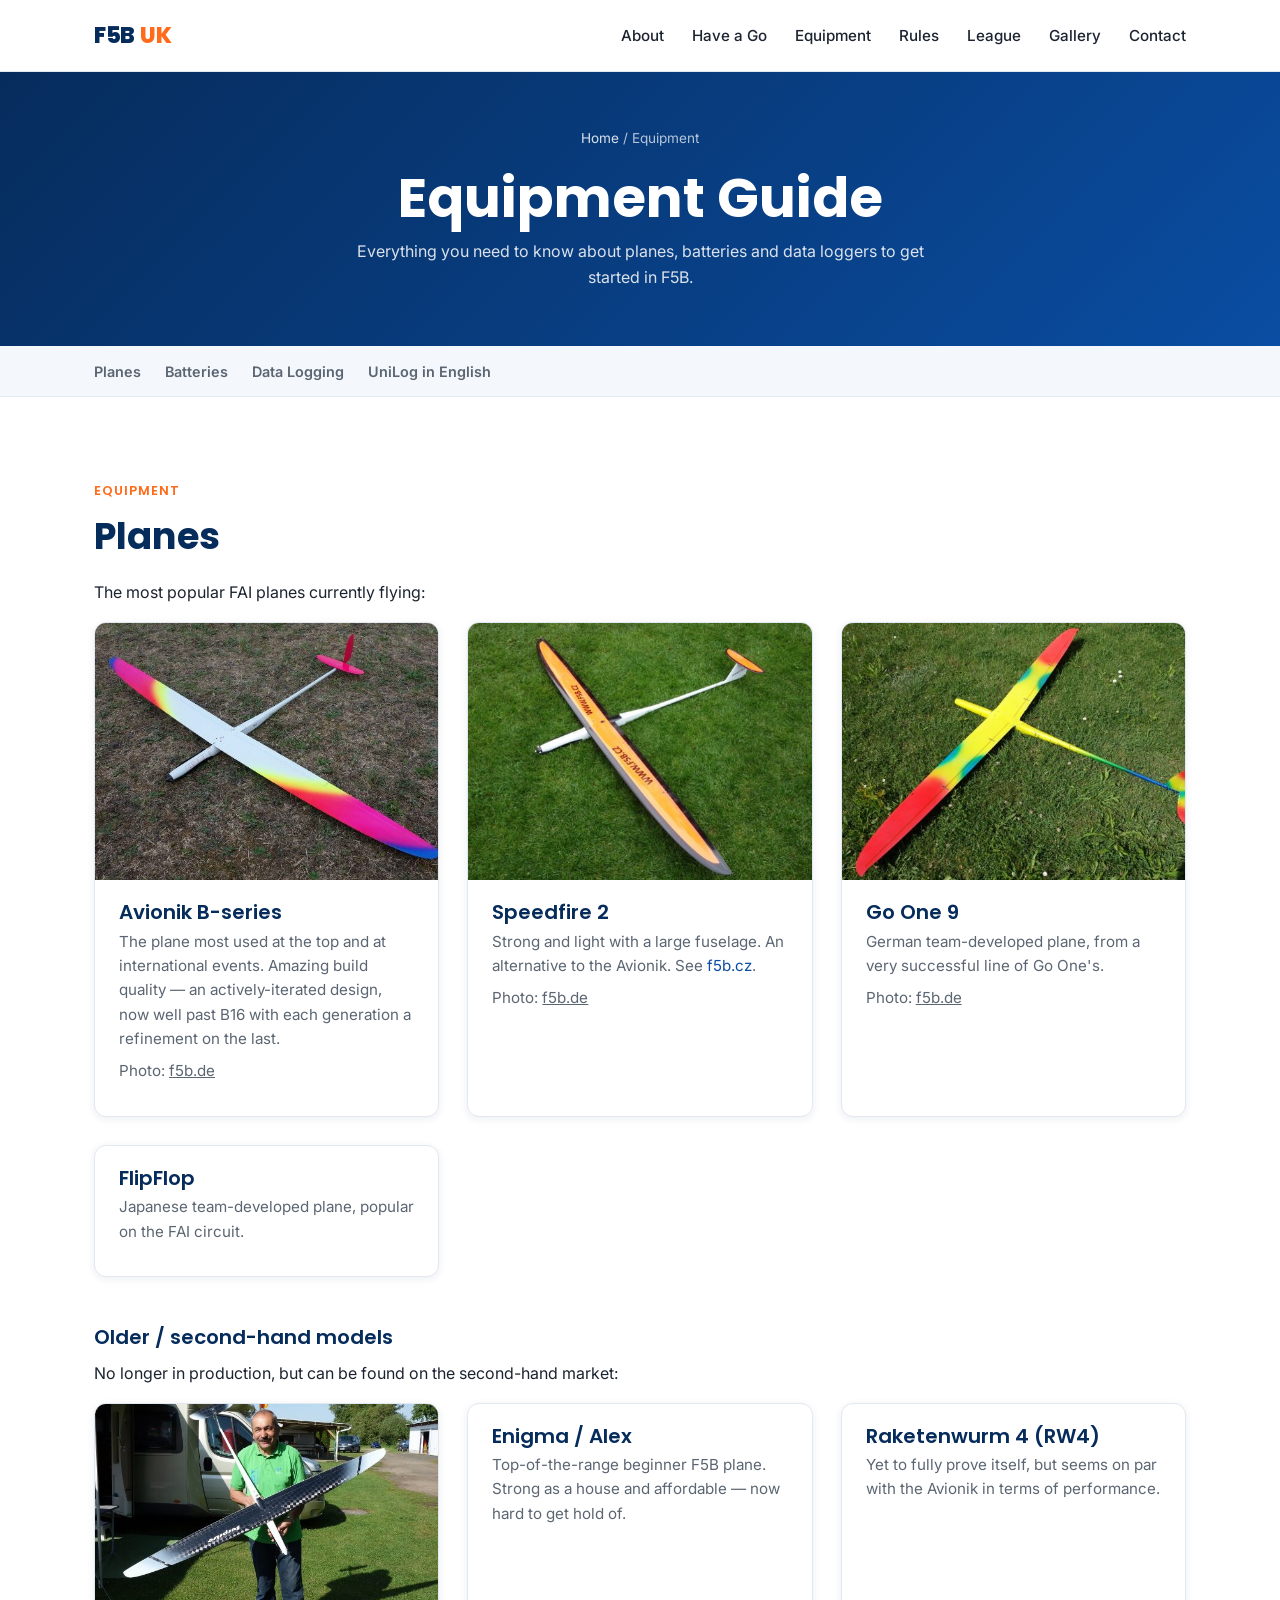
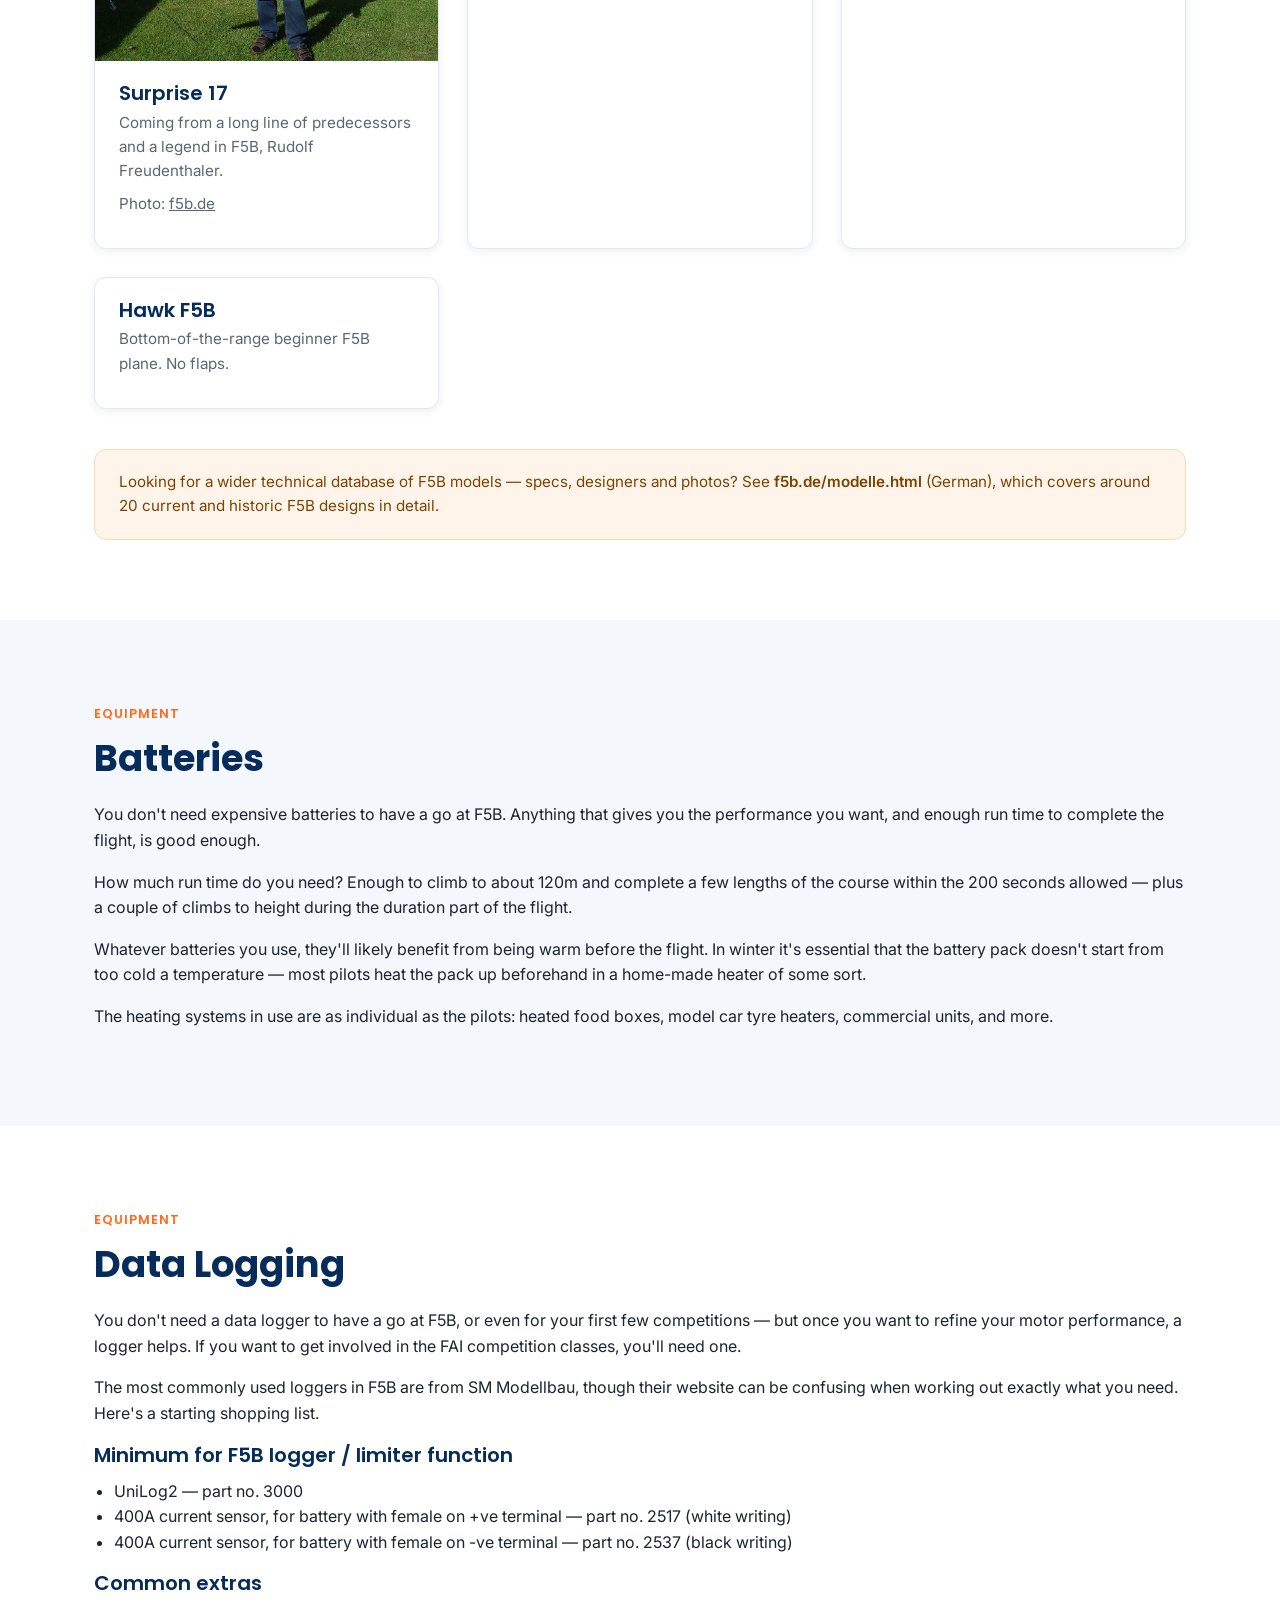
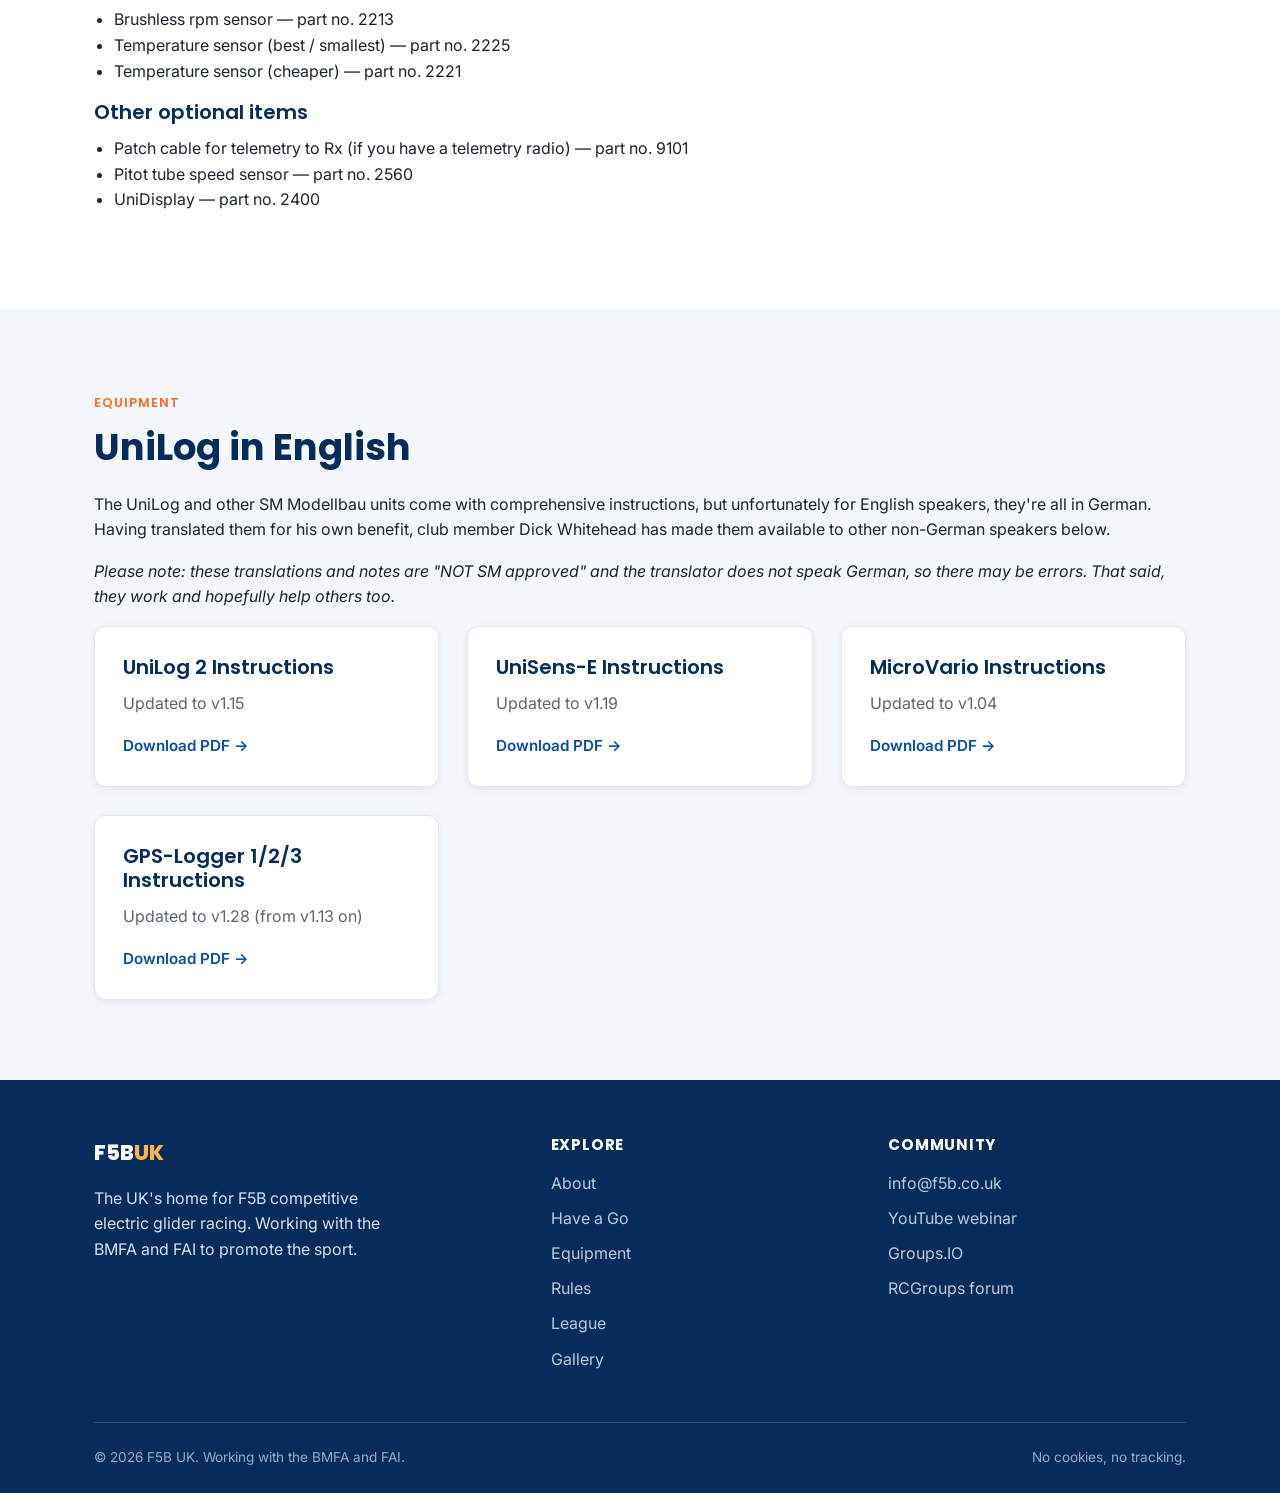
==== equipment.html @ 8a719f34 "Rebuild f5b.co.uk as a modern static site Replaces the old Weebly site with a hand-maintainable stat" ====
<!DOCTYPE html>
<html lang="en-GB">
<head>
  <meta charset="UTF-8">
  <meta name="viewport" content="width=device-width, initial-scale=1.0">
  <title>Equipment Guide | F5B UK</title>
  <meta name="description" content="Getting-started guide to F5B equipment: planes, batteries, data loggers and UniLog setup, for pilots new to competitive electric glider racing in the UK.">
  <link rel="canonical" href="https://f5b.co.uk/equipment.html">

  <meta property="og:type" content="website">
  <meta property="og:title" content="Equipment Guide | F5B UK">
  <meta property="og:description" content="Planes, batteries, data loggers and UniLog setup for F5B — the UK's competitive electric glider racing class.">
  <meta property="og:url" content="https://f5b.co.uk/equipment.html">
  <meta property="og:image" content="https://f5b.co.uk/images/hero-warboys.jpg">
  <meta name="twitter:card" content="summary_large_image">

  <link rel="icon" href="data:image/svg+xml,<svg xmlns=%22http://www.w3.org/2000/svg%22 viewBox=%220 0 100 100%22><text y=%22.9em%22 font-size=%2290%22>✈️</text></svg>">

  <link rel="preconnect" href="https://fonts.googleapis.com">
  <link rel="preconnect" href="https://fonts.gstatic.com" crossorigin>
  <link href="https://fonts.googleapis.com/css2?family=Inter:wght@400;500;600&family=Poppins:wght@600;700;800&display=swap" rel="stylesheet">
  <link rel="stylesheet" href="styles.css">
</head>
<body>
  <a class="skip-link" href="#main">Skip to content</a>

  <header class="site-header">
    <div class="container">
      <a class="logo" href="index.html">F5B<span>UK</span></a>
      <nav class="nav" aria-label="Primary">
        <ul class="nav-links">
          <li><a href="index.html#about">About</a></li>
          <li><a href="index.html#have-a-go">Have a Go</a></li>
          <li><a href="equipment.html">Equipment</a></li>
          <li><a href="rules.html">Rules</a></li>
          <li><a href="league.html">League</a></li>
          <li><a href="index.html#gallery">Gallery</a></li>
          <li><a href="index.html#contact">Contact</a></li>
        </ul>
        <button type="button" class="nav-toggle" aria-label="Toggle menu" aria-expanded="false">
          <span></span><span></span><span></span>
        </button>
      </nav>
    </div>
  </header>

  <div class="page-header">
    <div class="container">
      <div class="breadcrumb"><a href="index.html">Home</a> / Equipment</div>
      <h1>Equipment Guide</h1>
      <p>Everything you need to know about planes, batteries and data loggers to get started in F5B.</p>
    </div>
  </div>

  <nav class="subnav" aria-label="On this page">
    <div class="container">
      <a href="#planes">Planes</a>
      <a href="#batteries">Batteries</a>
      <a href="#data-logging">Data Logging</a>
      <a href="#unilog">UniLog in English</a>
    </div>
  </nav>

  <main id="main">

    <!-- Planes -->
    <section id="planes" class="section">
      <div class="container">
        <span class="eyebrow">Equipment</span>
        <h2>Planes</h2>
        <p>The most popular FAI planes currently flying:</p>
        <div class="card-grid mb-xl">
          <div class="plane-card">
            <img src="images/plane-avionik-b16.jpg" alt="Avionik F5B model glider" loading="lazy">
            <div class="plane-card-body">
              <h3>Avionik B-series</h3>
              <p>The plane most used at the top and at international events. Amazing build quality — an actively-iterated design, now well past B16 with each generation a refinement on the last.</p>
              <p class="photo-credit">Photo: <a href="https://f5b.de/modelle.html" target="_blank" rel="noopener">f5b.de</a></p>
            </div>
          </div>
          <div class="plane-card">
            <img src="images/plane-speedfire2.jpg" alt="Speedfire 2 F5B model glider" loading="lazy">
            <div class="plane-card-body">
              <h3>Speedfire 2</h3>
              <p>Strong and light with a large fuselage. An alternative to the Avionik. See <a href="http://www.f5b.cz" target="_blank" rel="noopener">f5b.cz</a>.</p>
              <p class="photo-credit">Photo: <a href="https://f5b.de/modelle.html" target="_blank" rel="noopener">f5b.de</a></p>
            </div>
          </div>
          <div class="plane-card">
            <img src="images/plane-goone9.jpg" alt="Go One 9 F5B model glider" loading="lazy">
            <div class="plane-card-body">
              <h3>Go One 9</h3>
              <p>German team-developed plane, from a very successful line of Go One's.</p>
              <p class="photo-credit">Photo: <a href="https://f5b.de/modelle.html" target="_blank" rel="noopener">f5b.de</a></p>
            </div>
          </div>
          <div class="plane-card">
            <div class="plane-card-body">
              <h3>FlipFlop</h3>
              <p>Japanese team-developed plane, popular on the FAI circuit.</p>
            </div>
          </div>
        </div>

        <h3>Older / second-hand models</h3>
        <p>No longer in production, but can be found on the second-hand market:</p>
        <div class="card-grid">
          <div class="plane-card">
            <img src="images/plane-surprise17.jpg" alt="Surprise 17 F5B model glider" loading="lazy">
            <div class="plane-card-body">
              <h3>Surprise 17</h3>
              <p>Coming from a long line of predecessors and a legend in F5B, Rudolf Freudenthaler.</p>
              <p class="photo-credit">Photo: <a href="https://f5b.de/modelle.html" target="_blank" rel="noopener">f5b.de</a></p>
            </div>
          </div>
          <div class="plane-card">
            <div class="plane-card-body">
              <h3>Enigma / Alex</h3>
              <p>Top-of-the-range beginner F5B plane. Strong as a house and affordable — now hard to get hold of.</p>
            </div>
          </div>
          <div class="plane-card">
            <div class="plane-card-body">
              <h3>Raketenwurm 4 (RW4)</h3>
              <p>Yet to fully prove itself, but seems on par with the Avionik in terms of performance.</p>
            </div>
          </div>
          <div class="plane-card">
            <div class="plane-card-body">
              <h3>Hawk F5B</h3>
              <p>Bottom-of-the-range beginner F5B plane. No flaps.</p>
            </div>
          </div>
        </div>

        <div class="notice mt-lg">
          Looking for a wider technical database of F5B models — specs, designers and photos? See <a href="https://f5b.de/modelle.html" target="_blank" rel="noopener">f5b.de/modelle.html</a> (German), which covers around 20 current and historic F5B designs in detail.
        </div>
      </div>
    </section>

    <!-- Batteries -->
    <section id="batteries" class="section section--alt">
      <div class="container">
        <span class="eyebrow">Equipment</span>
        <h2>Batteries</h2>
        <p>You don't need expensive batteries to have a go at F5B. Anything that gives you the performance you want, and enough run time to complete the flight, is good enough.</p>
        <p>How much run time do you need? Enough to climb to about 120m and complete a few lengths of the course within the 200 seconds allowed — plus a couple of climbs to height during the duration part of the flight.</p>
        <p>Whatever batteries you use, they'll likely benefit from being warm before the flight. In winter it's essential that the battery pack doesn't start from too cold a temperature — most pilots heat the pack up beforehand in a home-made heater of some sort.</p>
        <p>The heating systems in use are as individual as the pilots: heated food boxes, model car tyre heaters, commercial units, and more.</p>
      </div>
    </section>

    <!-- Data Logging -->
    <section id="data-logging" class="section">
      <div class="container">
        <span class="eyebrow">Equipment</span>
        <h2>Data Logging</h2>
        <p>You don't need a data logger to have a go at F5B, or even for your first few competitions — but once you want to refine your motor performance, a logger helps. If you want to get involved in the FAI competition classes, you'll need one.</p>
        <p>The most commonly used loggers in F5B are from SM Modellbau, though their website can be confusing when working out exactly what you need. Here's a starting shopping list.</p>

        <h3>Minimum for F5B logger / limiter function</h3>
        <ul>
          <li>UniLog2 — part no. 3000</li>
          <li>400A current sensor, for battery with female on +ve terminal — part no. 2517 (white writing)</li>
          <li>400A current sensor, for battery with female on -ve terminal — part no. 2537 (black writing)</li>
        </ul>

        <h3>Common extras</h3>
        <ul>
          <li>Brushless rpm sensor — part no. 2213</li>
          <li>Temperature sensor (best / smallest) — part no. 2225</li>
          <li>Temperature sensor (cheaper) — part no. 2221</li>
        </ul>

        <h3>Other optional items</h3>
        <ul>
          <li>Patch cable for telemetry to Rx (if you have a telemetry radio) — part no. 9101</li>
          <li>Pitot tube speed sensor — part no. 2560</li>
          <li>UniDisplay — part no. 2400</li>
        </ul>
      </div>
    </section>

    <!-- UniLog in English -->
    <section id="unilog" class="section section--alt">
      <div class="container">
        <span class="eyebrow">Equipment</span>
        <h2>UniLog in English</h2>
        <p>The UniLog and other SM Modellbau units come with comprehensive instructions, but unfortunately for English speakers, they're all in German. Having translated them for his own benefit, club member Dick Whitehead has made them available to other non-German speakers below.</p>
        <p><em>Please note: these translations and notes are "NOT SM approved" and the translator does not speak German, so there may be errors. That said, they work and hopefully help others too.</em></p>
        <div class="card-grid">
          <div class="card">
            <h3>UniLog 2 Instructions</h3>
            <p>Updated to v1.15</p>
            <a class="card-link" href="docs/unilog2-instructions.pdf" target="_blank">Download PDF →</a>
          </div>
          <div class="card">
            <h3>UniSens-E Instructions</h3>
            <p>Updated to v1.19</p>
            <a class="card-link" href="docs/unisens-e-instructions.pdf" target="_blank">Download PDF →</a>
          </div>
          <div class="card">
            <h3>MicroVario Instructions</h3>
            <p>Updated to v1.04</p>
            <a class="card-link" href="docs/microvario-instructions.pdf" target="_blank">Download PDF →</a>
          </div>
          <div class="card">
            <h3>GPS-Logger 1/2/3 Instructions</h3>
            <p>Updated to v1.28 (from v1.13 on)</p>
            <a class="card-link" href="docs/gps-logger-instructions.pdf" target="_blank">Download PDF →</a>
          </div>
        </div>
      </div>
    </section>

  </main>

  <footer class="site-footer">
    <div class="container">
      <div class="footer-grid">
        <div>
          <div class="footer-logo">F5B<span>UK</span></div>
          <p class="footer-blurb">The UK's home for F5B competitive electric glider racing. Working with the BMFA and FAI to promote the sport.</p>
        </div>
        <div>
          <h4>Explore</h4>
          <ul>
            <li><a href="index.html#about">About</a></li>
            <li><a href="index.html#have-a-go">Have a Go</a></li>
            <li><a href="equipment.html">Equipment</a></li>
            <li><a href="rules.html">Rules</a></li>
            <li><a href="league.html">League</a></li>
            <li><a href="index.html#gallery">Gallery</a></li>
          </ul>
        </div>
        <div>
          <h4>Community</h4>
          <ul>
            <li><a href="mailto:info@f5b.co.uk">info@f5b.co.uk</a></li>
            <li><a href="https://www.youtube.com/watch?v=KZSx01k2rZg" target="_blank" rel="noopener">YouTube webinar</a></li>
            <li><a href="https://f5b-uk.groups.io/g/main/topics" target="_blank" rel="noopener">Groups.IO</a></li>
            <li><a href="http://www.rcgroups.com/high-performance-9/" target="_blank" rel="noopener">RCGroups forum</a></li>
          </ul>
        </div>
      </div>
      <div class="footer-bottom">
        <span>&copy; <span id="year">2026</span> F5B UK. Working with the BMFA and FAI.</span>
        <span>No cookies, no tracking.</span>
      </div>
    </div>
  </footer>

  <script src="script.js"></script>
</body>
</html>
---- styles.css ----
/* ==========================================================================
   F5B UK — Design System
   ========================================================================== */

:root {
  /* Colour palette — aviation blue + electric-speed amber accent */
  --color-primary: #0a4da2;
  --color-primary-dark: #062c5c;
  --color-primary-light: #3d7bd9;
  --color-accent: #ff6b1a;
  --color-accent-light: #ffb347;

  --color-bg: #ffffff;
  --color-bg-alt: #f4f7fb;
  --color-text: #1b2430;
  --color-text-muted: #5b6672;
  --color-border: #e2e8f0;
  --color-white: #ffffff;

  /* Type */
  --font-heading: "Poppins", "Segoe UI", system-ui, sans-serif;
  --font-body: "Inter", "Segoe UI", system-ui, sans-serif;

  /* Layout */
  --container-width: 1140px;
  --radius: 12px;
  --shadow-sm: 0 2px 8px rgba(6, 44, 92, 0.08);
  --shadow-md: 0 8px 24px rgba(6, 44, 92, 0.12);
  --header-height: 72px;
}

/* ---- Reset ---- */
*,
*::before,
*::after {
  box-sizing: border-box;
}

html {
  scroll-behavior: smooth;
  scroll-padding-top: var(--header-height);
}

body {
  margin: 0;
  font-family: var(--font-body);
  color: var(--color-text);
  background: var(--color-bg);
  line-height: 1.6;
  -webkit-font-smoothing: antialiased;
}

img {
  max-width: 100%;
  display: block;
}

a {
  color: var(--color-primary);
  text-decoration: none;
}

a:hover {
  text-decoration: underline;
}

h1,
h2,
h3,
h4 {
  font-family: var(--font-heading);
  line-height: 1.2;
  margin: 0 0 0.6em;
  color: var(--color-primary-dark);
}

h1 {
  font-size: clamp(2.2rem, 5vw, 3.4rem);
  font-weight: 700;
}

h2 {
  font-size: clamp(1.7rem, 3.5vw, 2.3rem);
  font-weight: 700;
}

h3 {
  font-size: 1.25rem;
  font-weight: 600;
}

p {
  margin: 0 0 1em;
}

ul {
  margin: 0 0 1em;
  padding-left: 1.25em;
}

.container {
  width: 100%;
  max-width: var(--container-width);
  margin: 0 auto;
  padding: 0 1.5rem;
}

.section {
  padding: 5rem 0;
}

.section--alt {
  background: var(--color-bg-alt);
}

.section-intro {
  max-width: 680px;
  margin: 0 auto 3rem;
  text-align: center;
}

.section-intro p {
  color: var(--color-text-muted);
  font-size: 1.1rem;
}

.eyebrow {
  display: inline-block;
  font-family: var(--font-heading);
  font-size: 0.8rem;
  font-weight: 600;
  letter-spacing: 0.08em;
  text-transform: uppercase;
  color: var(--color-accent);
  margin-bottom: 0.75rem;
}

/* ---- Buttons ---- */
.btn {
  display: inline-block;
  font-family: var(--font-heading);
  font-weight: 600;
  font-size: 1rem;
  padding: 0.85rem 1.75rem;
  border-radius: 999px;
  border: 2px solid transparent;
  cursor: pointer;
  transition: transform 0.15s ease, box-shadow 0.15s ease, background 0.15s ease;
  text-decoration: none;
}

.btn:hover {
  transform: translateY(-2px);
  text-decoration: none;
}

.btn--primary {
  background: var(--color-accent);
  color: var(--color-white);
  box-shadow: var(--shadow-sm);
}

.btn--primary:hover {
  background: var(--color-accent-light);
  box-shadow: var(--shadow-md);
}

.btn--outline {
  background: transparent;
  border-color: rgba(255, 255, 255, 0.7);
  color: var(--color-white);
}

.btn--outline:hover {
  background: rgba(255, 255, 255, 0.15);
}

.btn--secondary {
  background: var(--color-primary);
  color: var(--color-white);
}

.btn--secondary:hover {
  background: var(--color-primary-light);
}

.btn-row {
  display: flex;
  gap: 1rem;
  flex-wrap: wrap;
}

/* ---- Header / Nav ---- */
.site-header {
  position: sticky;
  top: 0;
  z-index: 100;
  height: var(--header-height);
  background: rgba(255, 255, 255, 0.95);
  backdrop-filter: blur(8px);
  border-bottom: 1px solid var(--color-border);
}

.site-header .container {
  height: 100%;
  display: flex;
  align-items: center;
  justify-content: space-between;
}

.logo {
  font-family: var(--font-heading);
  font-weight: 800;
  font-size: 1.4rem;
  color: var(--color-primary-dark);
  letter-spacing: -0.02em;
  text-decoration: none;
  display: flex;
  align-items: baseline;
  gap: 0.35rem;
}

.logo span {
  color: var(--color-accent);
}

.logo:hover {
  text-decoration: none;
}

.nav {
  display: flex;
  align-items: center;
  gap: 2rem;
}

.nav-links {
  display: flex;
  gap: 1.75rem;
  list-style: none;
  margin: 0;
  padding: 0;
}

.nav-links a {
  color: var(--color-text);
  font-weight: 500;
  font-size: 0.95rem;
}

.nav-links a:hover {
  color: var(--color-primary);
  text-decoration: none;
}

.nav-toggle {
  display: none;
  flex-direction: column;
  gap: 5px;
  background: none;
  border: none;
  cursor: pointer;
  padding: 0.5rem;
}

.nav-toggle span {
  width: 24px;
  height: 2px;
  background: var(--color-primary-dark);
  border-radius: 2px;
  transition: transform 0.2s ease, opacity 0.2s ease;
}

/* ---- Hero ---- */
.hero {
  position: relative;
  min-height: 88vh;
  display: flex;
  align-items: center;
  color: var(--color-white);
  background: radial-gradient(circle at 15% 20%, rgba(255, 107, 26, 0.35), transparent 45%),
    radial-gradient(circle at 85% 80%, rgba(61, 123, 217, 0.4), transparent 50%),
    linear-gradient(135deg, var(--color-primary-dark) 0%, var(--color-primary) 60%, #124a8f 100%);
  overflow: hidden;
}

.hero::after {
  content: "";
  position: absolute;
  inset: 0;
  background-image: repeating-linear-gradient(
    120deg,
    rgba(255, 255, 255, 0.04) 0px,
    rgba(255, 255, 255, 0.04) 2px,
    transparent 2px,
    transparent 60px
  );
  pointer-events: none;
}

.hero-content {
  position: relative;
  z-index: 1;
  max-width: 680px;
}

.hero-content .eyebrow {
  color: var(--color-accent-light);
}

.hero-content h1 {
  color: var(--color-white);
}

.hero-content p {
  font-size: 1.2rem;
  color: rgba(255, 255, 255, 0.88);
  max-width: 560px;
}

/* ---- Cards ---- */
.card-grid {
  display: grid;
  grid-template-columns: repeat(auto-fit, minmax(260px, 1fr));
  gap: 1.75rem;
}

.card {
  background: var(--color-white);
  border-radius: var(--radius);
  box-shadow: var(--shadow-sm);
  padding: 1.75rem;
  transition: transform 0.15s ease, box-shadow 0.15s ease;
  border: 1px solid var(--color-border);
}

.card:hover {
  transform: translateY(-4px);
  box-shadow: var(--shadow-md);
}

.card h3 {
  color: var(--color-primary-dark);
}

.card p {
  color: var(--color-text-muted);
  margin-bottom: 1rem;
}

.card-link {
  font-weight: 600;
  font-size: 0.95rem;
}

/* ---- Plane cards (with photo) ---- */
.plane-card {
  background: var(--color-white);
  border-radius: var(--radius);
  overflow: hidden;
  box-shadow: var(--shadow-sm);
  border: 1px solid var(--color-border);
  display: flex;
  flex-direction: column;
}

.plane-card img {
  width: 100%;
  aspect-ratio: 4 / 3;
  object-fit: cover;
}

.plane-card .plane-card-body {
  padding: 1.25rem 1.5rem 1.5rem;
}

.plane-card h3 {
  margin-bottom: 0.35rem;
}

.plane-card p {
  color: var(--color-text-muted);
  font-size: 0.95rem;
  margin-bottom: 0.5rem;
}

.photo-credit {
  font-size: 0.78rem;
  color: var(--color-text-muted);
}

.photo-credit a {
  color: var(--color-text-muted);
  text-decoration: underline;
}

/* ---- Two-column layout ---- */
.split {
  display: grid;
  grid-template-columns: 1fr 1fr;
  gap: 3rem;
  align-items: center;
}

.split img,
.split figure {
  border-radius: var(--radius);
  box-shadow: var(--shadow-md);
  margin: 0;
}

.split figure figcaption {
  font-size: 0.85rem;
  color: var(--color-text-muted);
  margin-top: 0.5rem;
}

/* ---- Partner logos ---- */
.partner-logos {
  display: flex;
  align-items: center;
  justify-content: center;
  gap: 3rem;
  flex-wrap: wrap;
  margin-top: 2.5rem;
}

.partner-logos img {
  max-height: 70px;
  width: auto;
  filter: grayscale(15%);
}

/* ---- Gallery ---- */
.gallery-grid {
  display: grid;
  grid-template-columns: repeat(auto-fit, minmax(220px, 1fr));
  gap: 1rem;
}

.gallery-grid a {
  display: block;
  border-radius: var(--radius);
  overflow: hidden;
  box-shadow: var(--shadow-sm);
}

.gallery-grid img {
  width: 100%;
  aspect-ratio: 4 / 3;
  object-fit: cover;
  transition: transform 0.25s ease;
}

.gallery-grid a:hover img {
  transform: scale(1.05);
}

/* ---- Placeholder / notice boxes ---- */
.notice {
  background: #fff4ea;
  border: 1px solid #ffd8ae;
  border-radius: var(--radius);
  padding: 1.25rem 1.5rem;
  color: #7a4300;
  font-size: 0.95rem;
}

.notice a {
  color: #7a4300;
  font-weight: 600;
}

/* ---- Tables (league placeholder) ---- */
.data-table {
  width: 100%;
  border-collapse: collapse;
  background: var(--color-white);
  box-shadow: var(--shadow-sm);
  border-radius: var(--radius);
  overflow: hidden;
}

.data-table caption {
  text-align: left;
  font-weight: 600;
  padding: 0.75rem 1rem;
  background: var(--color-bg-alt);
}

.data-table th,
.data-table td {
  padding: 0.75rem 1rem;
  border-bottom: 1px solid var(--color-border);
  text-align: left;
}

.data-table th {
  font-family: var(--font-heading);
  color: var(--color-primary-dark);
  font-size: 0.85rem;
  text-transform: uppercase;
  letter-spacing: 0.04em;
}

/* ---- Rules task cards ---- */
.task-grid {
  display: grid;
  grid-template-columns: repeat(auto-fit, minmax(240px, 1fr));
  gap: 1.75rem;
}

.task-card {
  background: var(--color-white);
  border-top: 4px solid var(--color-accent);
  border-radius: var(--radius);
  padding: 1.75rem;
  box-shadow: var(--shadow-sm);
}

.task-card .task-number {
  font-family: var(--font-heading);
  font-weight: 800;
  font-size: 0.85rem;
  color: var(--color-accent);
  letter-spacing: 0.06em;
  text-transform: uppercase;
}

/* ---- Sub-nav (for deep pages) ---- */
.subnav {
  background: var(--color-bg-alt);
  border-bottom: 1px solid var(--color-border);
  position: sticky;
  top: var(--header-height);
  z-index: 90;
}

.subnav .container {
  display: flex;
  gap: 1.5rem;
  overflow-x: auto;
  padding-top: 0.85rem;
  padding-bottom: 0.85rem;
}

.subnav a {
  white-space: nowrap;
  font-size: 0.9rem;
  font-weight: 600;
  color: var(--color-text-muted);
}

.subnav a:hover {
  color: var(--color-primary);
  text-decoration: none;
}

/* ---- Page header (deep pages) ---- */
.page-header {
  background: linear-gradient(135deg, var(--color-primary-dark), var(--color-primary));
  color: var(--color-white);
  padding: 3.5rem 0;
  text-align: center;
}

.page-header h1 {
  color: var(--color-white);
  margin-bottom: 0.5rem;
}

.page-header p {
  color: rgba(255, 255, 255, 0.85);
  max-width: 620px;
  margin: 0 auto;
}

.breadcrumb {
  font-size: 0.85rem;
  color: rgba(255, 255, 255, 0.7);
  margin-bottom: 1rem;
}

.breadcrumb a {
  color: rgba(255, 255, 255, 0.85);
}

/* ---- Footer ---- */
.site-footer {
  background: var(--color-primary-dark);
  color: rgba(255, 255, 255, 0.85);
  padding: 3.5rem 0 1.5rem;
}

.footer-grid {
  display: grid;
  grid-template-columns: 1.4fr 1fr 1fr;
  gap: 2.5rem;
  margin-bottom: 2.5rem;
}

.footer-grid h4 {
  color: var(--color-white);
  font-size: 0.95rem;
  text-transform: uppercase;
  letter-spacing: 0.05em;
  margin-bottom: 1rem;
}

.footer-grid ul {
  list-style: none;
  padding: 0;
  margin: 0;
}

.footer-grid li {
  margin-bottom: 0.6rem;
}

.footer-grid a {
  color: rgba(255, 255, 255, 0.75);
}

.footer-grid a:hover {
  color: var(--color-white);
}

.footer-logo {
  font-family: var(--font-heading);
  font-weight: 800;
  font-size: 1.3rem;
  color: var(--color-white);
}

.footer-logo span {
  color: var(--color-accent-light);
}

.footer-bottom {
  border-top: 1px solid rgba(255, 255, 255, 0.15);
  padding-top: 1.5rem;
  font-size: 0.85rem;
  color: rgba(255, 255, 255, 0.6);
  display: flex;
  justify-content: space-between;
  flex-wrap: wrap;
  gap: 0.5rem;
}

/* ---- Utilities ---- */
.mt-sm { margin-top: 1rem; }
.mt-md { margin-top: 1.5rem; }
.mt-lg { margin-top: 2.5rem; }
.mt-xl { margin-top: 3rem; }
.mb-lg { margin-bottom: 2.5rem; }
.mb-xl { margin-bottom: 3rem; }
.my-lg { margin: 2.5rem 0; }
.my-md { margin: 2rem 0; }
.center { justify-content: center; }
.footer-blurb { margin-top: 1rem; max-width: 320px; }
.figure-narrow { max-width: 500px; margin: 0 auto 3rem; }

/* ---- Skip link (a11y) ---- */
.skip-link {
  position: absolute;
  left: -9999px;
  top: 0;
  background: var(--color-white);
  color: var(--color-primary-dark);
  padding: 0.75rem 1.25rem;
  z-index: 200;
  border-radius: 0 0 8px 0;
}

.skip-link:focus {
  left: 0;
}

/* ==========================================================================
   Responsive
   ========================================================================== */

@media (max-width: 860px) {
  .footer-grid {
    grid-template-columns: 1fr 1fr;
  }
}

@media (max-width: 768px) {
  .nav-links {
    position: fixed;
    top: var(--header-height);
    left: 0;
    right: 0;
    background: var(--color-white);
    flex-direction: column;
    gap: 0;
    padding: 0.5rem 0;
    border-bottom: 1px solid var(--color-border);
    box-shadow: var(--shadow-md);
    transform: translateY(-130%);
    opacity: 0;
    transition: transform 0.2s ease, opacity 0.2s ease;
  }

  .nav-links.is-open {
    transform: translateY(0);
    opacity: 1;
  }

  .nav-links li {
    width: 100%;
  }

  .nav-links a {
    display: block;
    padding: 0.9rem 1.5rem;
  }

  .nav-toggle {
    display: flex;
  }

  .nav-toggle.is-open span:nth-child(1) {
    transform: translateY(7px) rotate(45deg);
  }

  .nav-toggle.is-open span:nth-child(2) {
    opacity: 0;
  }

  .nav-toggle.is-open span:nth-child(3) {
    transform: translateY(-7px) rotate(-45deg);
  }

  .split {
    grid-template-columns: 1fr;
  }

  .footer-grid {
    grid-template-columns: 1fr;
  }

  .footer-bottom {
    flex-direction: column;
  }
}

@media (max-width: 520px) {
  .section {
    padding: 3.5rem 0;
  }

  .hero {
    min-height: 100vh;
  }

  .btn-row {
    flex-direction: column;
  }

  .btn {
    text-align: center;
  }
}
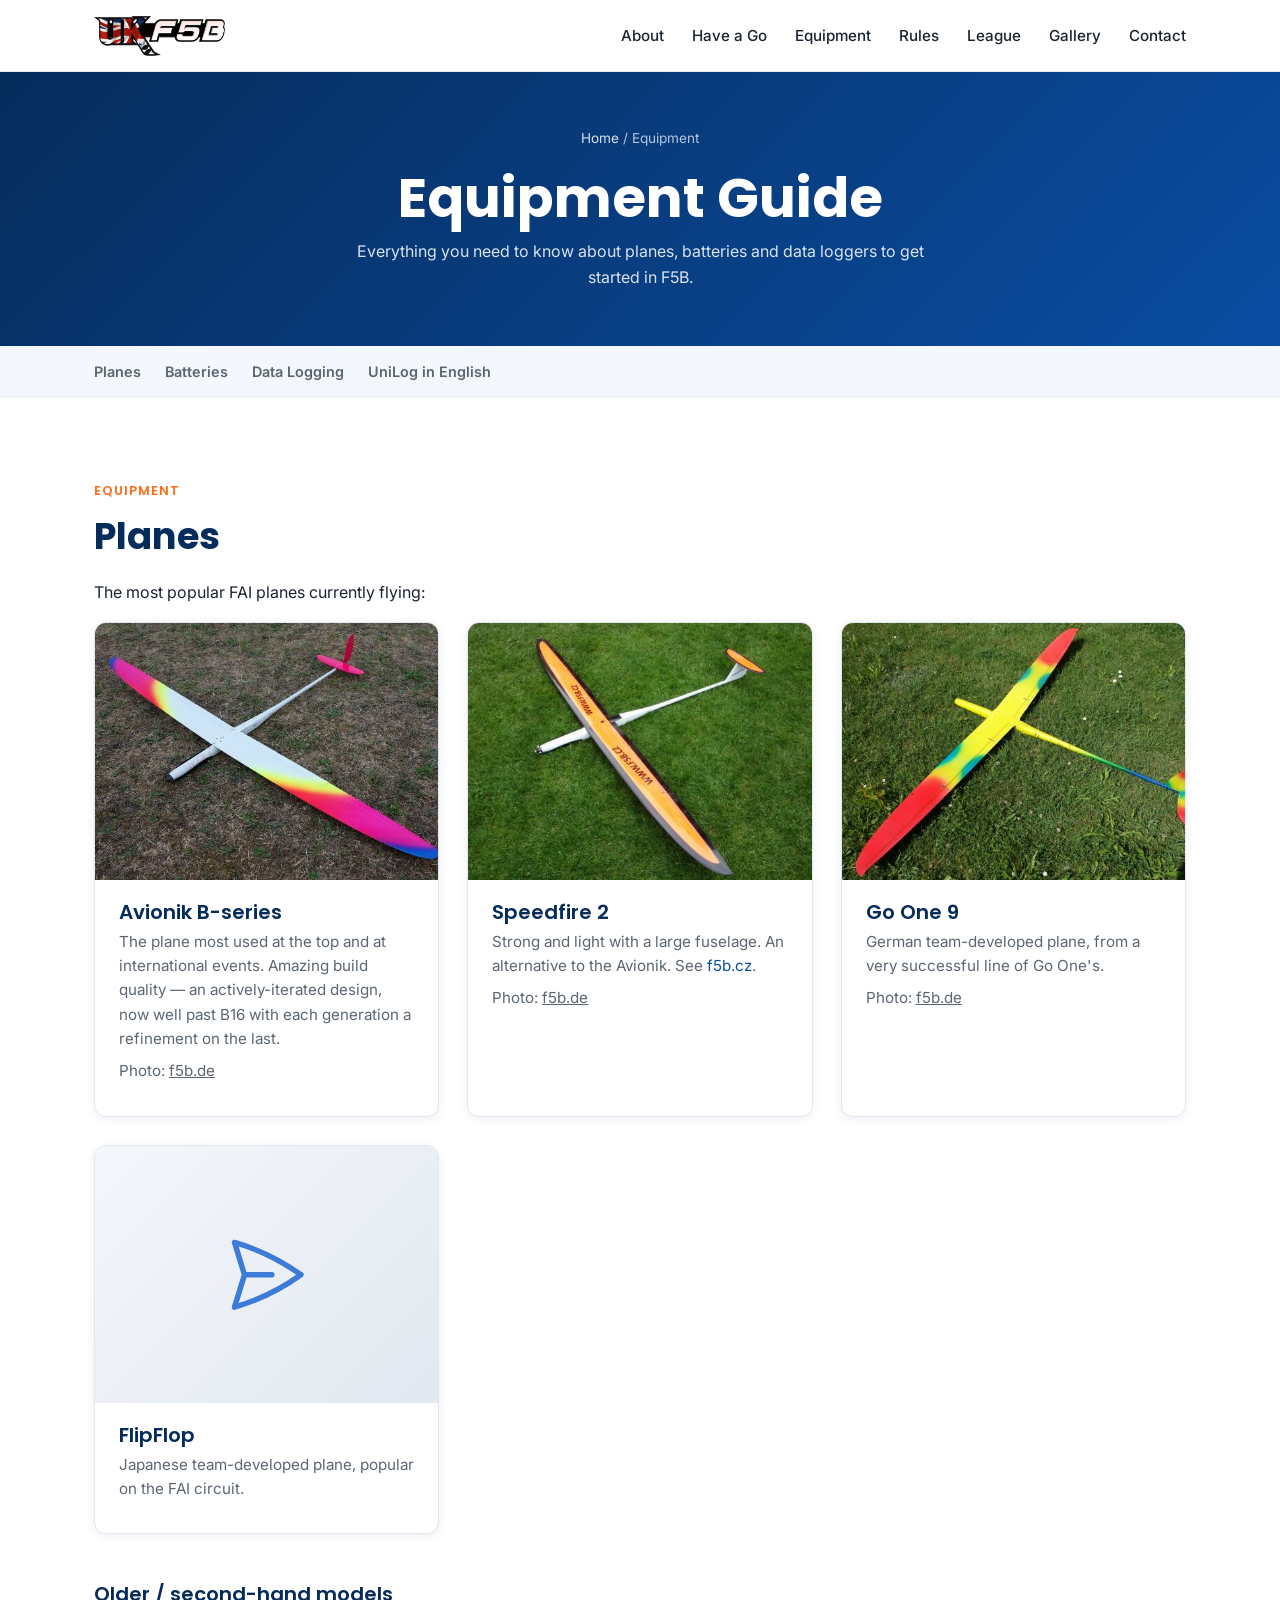
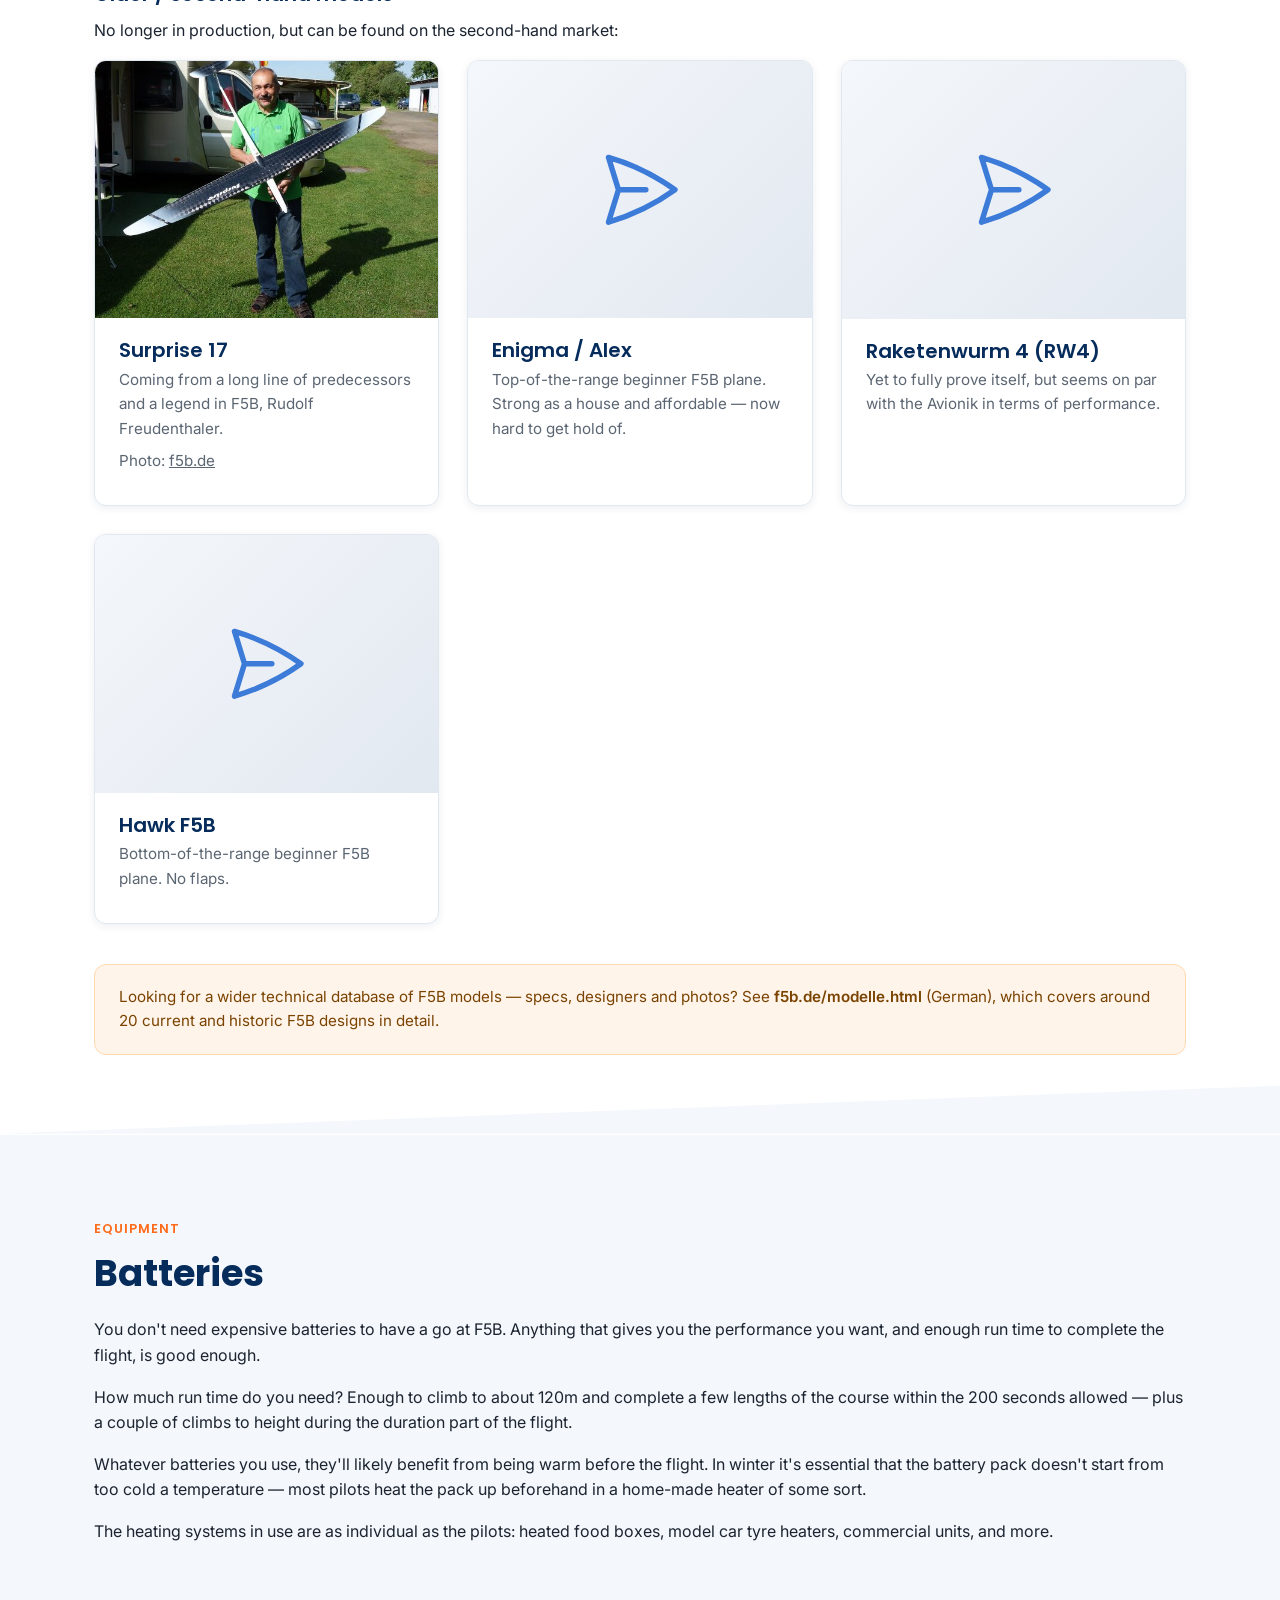
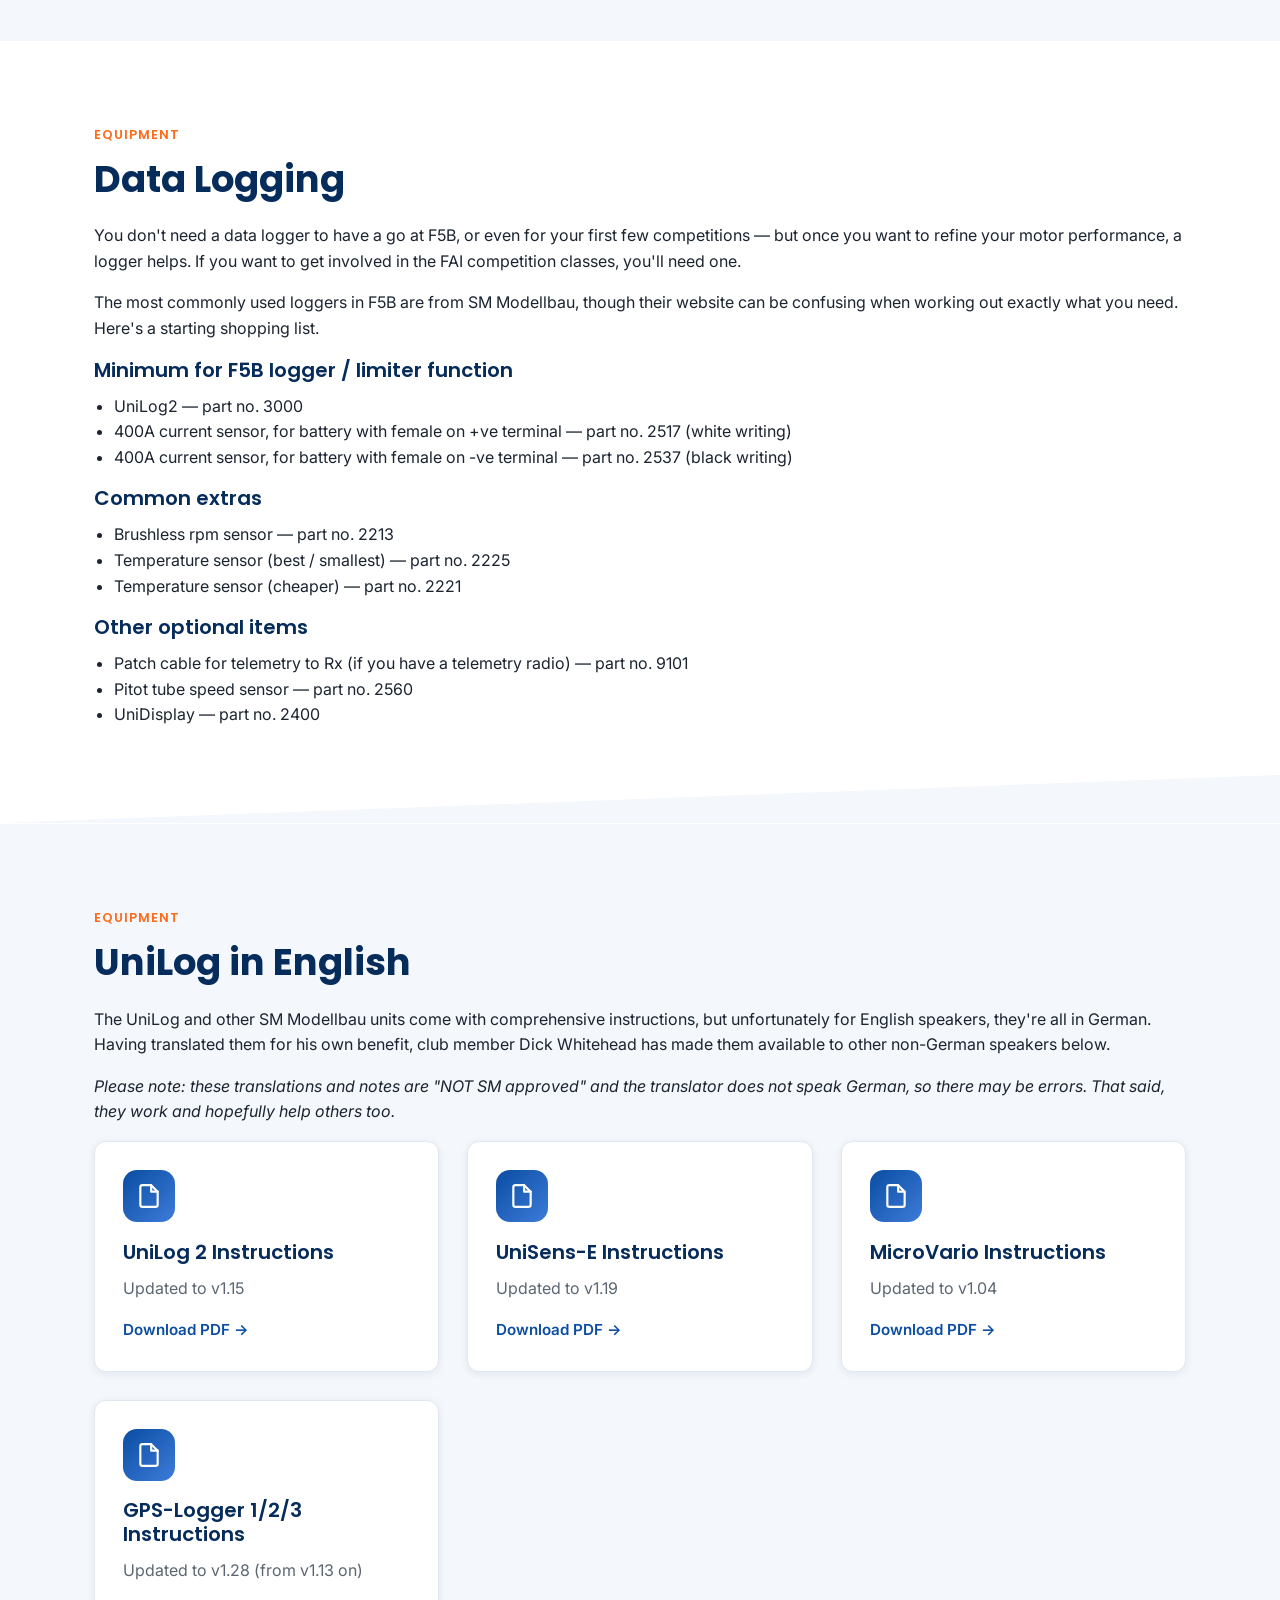
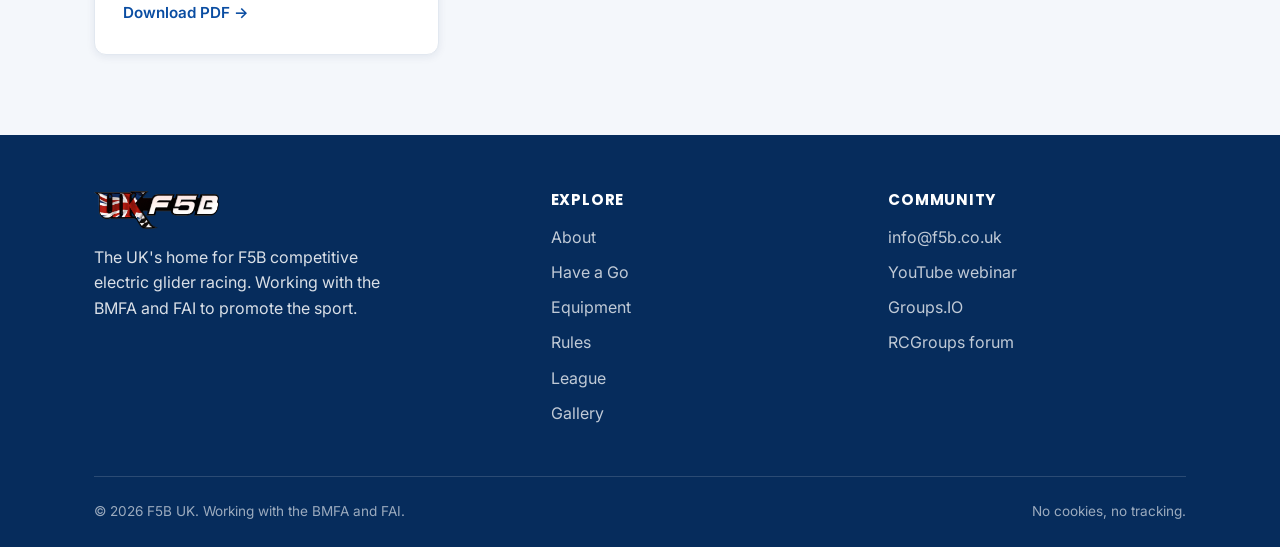
==== commit 5005c95f: "Jazz up the design: hero visual, scroll animations, real branding Adds a two-column hero with a glas" ====
--- a/equipment.html
+++ b/equipment.html
@@ -26,7 +26,7 @@
 
   <header class="site-header">
     <div class="container">
-      <a class="logo" href="index.html">F5B<span>UK</span></a>
+      <a class="logo" href="index.html"><img class="logo-img" src="images/f5b-uk-banner.png" alt="F5B UK"></a>
       <nav class="nav" aria-label="Primary">
         <ul class="nav-links">
           <li><a href="index.html#about">About</a></li>
@@ -70,7 +70,7 @@
         <h2>Planes</h2>
         <p>The most popular FAI planes currently flying:</p>
         <div class="card-grid mb-xl">
-          <div class="plane-card">
+          <div class="plane-card reveal">
             <img src="images/plane-avionik-b16.jpg" alt="Avionik F5B model glider" loading="lazy">
             <div class="plane-card-body">
               <h3>Avionik B-series</h3>
@@ -78,7 +78,7 @@
               <p class="photo-credit">Photo: <a href="https://f5b.de/modelle.html" target="_blank" rel="noopener">f5b.de</a></p>
             </div>
           </div>
-          <div class="plane-card">
+          <div class="plane-card reveal reveal-delay-1">
             <img src="images/plane-speedfire2.jpg" alt="Speedfire 2 F5B model glider" loading="lazy">
             <div class="plane-card-body">
               <h3>Speedfire 2</h3>
@@ -86,7 +86,7 @@
               <p class="photo-credit">Photo: <a href="https://f5b.de/modelle.html" target="_blank" rel="noopener">f5b.de</a></p>
             </div>
           </div>
-          <div class="plane-card">
+          <div class="plane-card reveal reveal-delay-2">
             <img src="images/plane-goone9.jpg" alt="Go One 9 F5B model glider" loading="lazy">
             <div class="plane-card-body">
               <h3>Go One 9</h3>
@@ -94,7 +94,8 @@
               <p class="photo-credit">Photo: <a href="https://f5b.de/modelle.html" target="_blank" rel="noopener">f5b.de</a></p>
             </div>
           </div>
-          <div class="plane-card">
+          <div class="plane-card reveal reveal-delay-3">
+            <div class="plane-card-placeholder"><svg viewBox="0 0 24 24" fill="none" stroke="currentColor" stroke-width="1.5" stroke-linecap="round" stroke-linejoin="round" aria-hidden="true"><path d="M6 12L3.269 3.126A59.77 59.77 0 0121.485 12 59.77 59.77 0 013.27 20.876L5.999 12zm0 0h7.5"></path></svg></div>
             <div class="plane-card-body">
               <h3>FlipFlop</h3>
               <p>Japanese team-developed plane, popular on the FAI circuit.</p>
@@ -105,7 +106,7 @@
         <h3>Older / second-hand models</h3>
         <p>No longer in production, but can be found on the second-hand market:</p>
         <div class="card-grid">
-          <div class="plane-card">
+          <div class="plane-card reveal">
             <img src="images/plane-surprise17.jpg" alt="Surprise 17 F5B model glider" loading="lazy">
             <div class="plane-card-body">
               <h3>Surprise 17</h3>
@@ -113,19 +114,22 @@
               <p class="photo-credit">Photo: <a href="https://f5b.de/modelle.html" target="_blank" rel="noopener">f5b.de</a></p>
             </div>
           </div>
-          <div class="plane-card">
+          <div class="plane-card reveal reveal-delay-1">
+            <div class="plane-card-placeholder"><svg viewBox="0 0 24 24" fill="none" stroke="currentColor" stroke-width="1.5" stroke-linecap="round" stroke-linejoin="round" aria-hidden="true"><path d="M6 12L3.269 3.126A59.77 59.77 0 0121.485 12 59.77 59.77 0 013.27 20.876L5.999 12zm0 0h7.5"></path></svg></div>
             <div class="plane-card-body">
               <h3>Enigma / Alex</h3>
               <p>Top-of-the-range beginner F5B plane. Strong as a house and affordable — now hard to get hold of.</p>
             </div>
           </div>
-          <div class="plane-card">
+          <div class="plane-card reveal reveal-delay-2">
+            <div class="plane-card-placeholder"><svg viewBox="0 0 24 24" fill="none" stroke="currentColor" stroke-width="1.5" stroke-linecap="round" stroke-linejoin="round" aria-hidden="true"><path d="M6 12L3.269 3.126A59.77 59.77 0 0121.485 12 59.77 59.77 0 013.27 20.876L5.999 12zm0 0h7.5"></path></svg></div>
             <div class="plane-card-body">
               <h3>Raketenwurm 4 (RW4)</h3>
               <p>Yet to fully prove itself, but seems on par with the Avionik in terms of performance.</p>
             </div>
           </div>
-          <div class="plane-card">
+          <div class="plane-card reveal reveal-delay-3">
+            <div class="plane-card-placeholder"><svg viewBox="0 0 24 24" fill="none" stroke="currentColor" stroke-width="1.5" stroke-linecap="round" stroke-linejoin="round" aria-hidden="true"><path d="M6 12L3.269 3.126A59.77 59.77 0 0121.485 12 59.77 59.77 0 013.27 20.876L5.999 12zm0 0h7.5"></path></svg></div>
             <div class="plane-card-body">
               <h3>Hawk F5B</h3>
               <p>Bottom-of-the-range beginner F5B plane. No flaps.</p>
@@ -190,22 +194,26 @@
         <p>The UniLog and other SM Modellbau units come with comprehensive instructions, but unfortunately for English speakers, they're all in German. Having translated them for his own benefit, club member Dick Whitehead has made them available to other non-German speakers below.</p>
         <p><em>Please note: these translations and notes are "NOT SM approved" and the translator does not speak German, so there may be errors. That said, they work and hopefully help others too.</em></p>
         <div class="card-grid">
-          <div class="card">
+          <div class="card reveal">
+            <div class="card-icon"><svg viewBox="0 0 24 24" fill="none" stroke="currentColor" stroke-width="2" stroke-linecap="round" stroke-linejoin="round" aria-hidden="true"><path d="M14 2H6a2 2 0 0 0-2 2v16a2 2 0 0 0 2 2h12a2 2 0 0 0 2-2V8z"></path><polyline points="14 2 14 8 20 8"></polyline></svg></div>
             <h3>UniLog 2 Instructions</h3>
             <p>Updated to v1.15</p>
             <a class="card-link" href="docs/unilog2-instructions.pdf" target="_blank">Download PDF →</a>
           </div>
-          <div class="card">
+          <div class="card reveal reveal-delay-1">
+            <div class="card-icon"><svg viewBox="0 0 24 24" fill="none" stroke="currentColor" stroke-width="2" stroke-linecap="round" stroke-linejoin="round" aria-hidden="true"><path d="M14 2H6a2 2 0 0 0-2 2v16a2 2 0 0 0 2 2h12a2 2 0 0 0 2-2V8z"></path><polyline points="14 2 14 8 20 8"></polyline></svg></div>
             <h3>UniSens-E Instructions</h3>
             <p>Updated to v1.19</p>
             <a class="card-link" href="docs/unisens-e-instructions.pdf" target="_blank">Download PDF →</a>
           </div>
-          <div class="card">
+          <div class="card reveal reveal-delay-2">
+            <div class="card-icon"><svg viewBox="0 0 24 24" fill="none" stroke="currentColor" stroke-width="2" stroke-linecap="round" stroke-linejoin="round" aria-hidden="true"><path d="M14 2H6a2 2 0 0 0-2 2v16a2 2 0 0 0 2 2h12a2 2 0 0 0 2-2V8z"></path><polyline points="14 2 14 8 20 8"></polyline></svg></div>
             <h3>MicroVario Instructions</h3>
             <p>Updated to v1.04</p>
             <a class="card-link" href="docs/microvario-instructions.pdf" target="_blank">Download PDF →</a>
           </div>
-          <div class="card">
+          <div class="card reveal reveal-delay-3">
+            <div class="card-icon"><svg viewBox="0 0 24 24" fill="none" stroke="currentColor" stroke-width="2" stroke-linecap="round" stroke-linejoin="round" aria-hidden="true"><path d="M14 2H6a2 2 0 0 0-2 2v16a2 2 0 0 0 2 2h12a2 2 0 0 0 2-2V8z"></path><polyline points="14 2 14 8 20 8"></polyline></svg></div>
             <h3>GPS-Logger 1/2/3 Instructions</h3>
             <p>Updated to v1.28 (from v1.13 on)</p>
             <a class="card-link" href="docs/gps-logger-instructions.pdf" target="_blank">Download PDF →</a>
@@ -220,7 +228,7 @@
     <div class="container">
       <div class="footer-grid">
         <div>
-          <div class="footer-logo">F5B<span>UK</span></div>
+          <img class="footer-logo-img" src="images/f5b-uk-banner.png" alt="F5B UK">
           <p class="footer-blurb">The UK's home for F5B competitive electric glider racing. Working with the BMFA and FAI to promote the sport.</p>
         </div>
         <div>
--- a/styles.css
+++ b/styles.css
@@ -209,23 +209,18 @@
 }
 
 .logo {
-  font-family: var(--font-heading);
-  font-weight: 800;
-  font-size: 1.4rem;
-  color: var(--color-primary-dark);
-  letter-spacing: -0.02em;
+  display: flex;
+  align-items: center;
   text-decoration: none;
-  display: flex;
-  align-items: baseline;
-  gap: 0.35rem;
-}
-
-.logo span {
-  color: var(--color-accent);
 }
 
 .logo:hover {
   text-decoration: none;
+}
+
+.logo-img {
+  height: 40px;
+  width: auto;
 }
 
 .nav {
@@ -274,10 +269,11 @@
 /* ---- Hero ---- */
 .hero {
   position: relative;
-  min-height: 88vh;
+  min-height: 92vh;
   display: flex;
   align-items: center;
   color: var(--color-white);
+  padding: calc(var(--header-height) + 2rem) 0 7rem;
   background: radial-gradient(circle at 15% 20%, rgba(255, 107, 26, 0.35), transparent 45%),
     radial-gradient(circle at 85% 80%, rgba(61, 123, 217, 0.4), transparent 50%),
     linear-gradient(135deg, var(--color-primary-dark) 0%, var(--color-primary) 60%, #124a8f 100%);
@@ -298,10 +294,42 @@
   pointer-events: none;
 }
 
-.hero-content {
+.hero .container {
   position: relative;
   z-index: 1;
-  max-width: 680px;
+}
+
+.hero-grid {
+  display: grid;
+  grid-template-columns: 1.1fr 0.9fr;
+  gap: 3rem;
+  align-items: center;
+}
+
+.hero-content {
+  max-width: 640px;
+}
+
+.hero-badge {
+  display: inline-flex;
+  align-items: center;
+  gap: 0.6rem;
+  background: rgba(255, 255, 255, 0.12);
+  border: 1px solid rgba(255, 255, 255, 0.25);
+  padding: 0.45rem 1rem 0.45rem 0.7rem;
+  border-radius: 999px;
+  font-size: 0.8rem;
+  font-weight: 600;
+  letter-spacing: 0.02em;
+  margin-bottom: 1.75rem;
+}
+
+.hero-badge .dot {
+  width: 8px;
+  height: 8px;
+  border-radius: 50%;
+  background: var(--color-accent-light);
+  box-shadow: 0 0 0 4px rgba(255, 179, 71, 0.28);
 }
 
 .hero-content .eyebrow {
@@ -316,6 +344,194 @@
   font-size: 1.2rem;
   color: rgba(255, 255, 255, 0.88);
   max-width: 560px;
+}
+
+/* Hero visual panel (illustrative, no photo dependency) */
+.hero-visual {
+  position: relative;
+  display: flex;
+  align-items: center;
+  justify-content: center;
+}
+
+.hero-visual-card {
+  position: relative;
+  width: 100%;
+  aspect-ratio: 1 / 1;
+  max-width: 420px;
+  border-radius: 28px;
+  background: rgba(255, 255, 255, 0.08);
+  border: 1px solid rgba(255, 255, 255, 0.18);
+  backdrop-filter: blur(12px);
+  box-shadow: var(--shadow-md);
+  display: flex;
+  align-items: center;
+  justify-content: center;
+  overflow: visible;
+}
+
+.hero-visual-rings {
+  position: absolute;
+  inset: 12%;
+  border-radius: 50%;
+  border: 1px dashed rgba(255, 255, 255, 0.25);
+  animation: spin 40s linear infinite;
+}
+
+.hero-visual-rings::before {
+  content: "";
+  position: absolute;
+  inset: 16%;
+  border-radius: 50%;
+  border: 1px dashed rgba(255, 255, 255, 0.18);
+}
+
+.hero-banner-img {
+  width: 78%;
+  max-width: 340px;
+  height: auto;
+  filter: drop-shadow(0 12px 24px rgba(0, 0, 0, 0.35));
+  position: relative;
+  z-index: 1;
+}
+
+.hero-float-badge {
+  position: absolute;
+  background: var(--color-white);
+  color: var(--color-primary-dark);
+  border-radius: var(--radius);
+  box-shadow: var(--shadow-md);
+  padding: 0.7rem 1.1rem;
+  font-family: var(--font-heading);
+  font-weight: 700;
+  font-size: 0.85rem;
+  display: flex;
+  align-items: center;
+  gap: 0.5rem;
+  animation: float 7s ease-in-out infinite;
+}
+
+.hero-float-badge span {
+  display: block;
+  font-family: var(--font-body);
+  font-weight: 500;
+  font-size: 0.72rem;
+  color: var(--color-text-muted);
+}
+
+.hero-float-badge--1 {
+  top: 6%;
+  left: -6%;
+}
+
+.hero-float-badge--2 {
+  bottom: 8%;
+  right: -8%;
+  animation-delay: 1.2s;
+}
+
+.hero-shape {
+  position: absolute;
+  border-radius: 50%;
+  pointer-events: none;
+  animation: float 8s ease-in-out infinite;
+}
+
+.hero-shape--1 {
+  width: 120px;
+  height: 120px;
+  background: rgba(255, 107, 26, 0.3);
+  top: 10%;
+  left: 4%;
+  animation-duration: 9s;
+}
+
+.hero-shape--2 {
+  width: 70px;
+  height: 70px;
+  border: 3px solid rgba(255, 255, 255, 0.25);
+  bottom: 12%;
+  left: 14%;
+  animation-duration: 7s;
+  animation-delay: 0.6s;
+}
+
+.scroll-cue {
+  position: absolute;
+  bottom: 1.75rem;
+  left: 50%;
+  transform: translateX(-50%);
+  color: rgba(255, 255, 255, 0.7);
+  display: flex;
+  flex-direction: column;
+  align-items: center;
+  gap: 0.4rem;
+  font-size: 0.7rem;
+  letter-spacing: 0.1em;
+  text-transform: uppercase;
+  z-index: 1;
+}
+
+.scroll-cue svg {
+  width: 16px;
+  height: 16px;
+  animation: bounce 1.8s ease-in-out infinite;
+}
+
+@keyframes float {
+  0%, 100% { transform: translateY(0) rotate(0deg); }
+  50% { transform: translateY(-16px) rotate(6deg); }
+}
+
+@keyframes spin {
+  from { transform: rotate(0deg); }
+  to { transform: rotate(360deg); }
+}
+
+@keyframes bounce {
+  0%, 100% { transform: translateY(0); }
+  50% { transform: translateY(6px); }
+}
+
+/* ---- Stats strip ---- */
+.stats-strip {
+  position: relative;
+  z-index: 2;
+  margin-top: -4.5rem;
+  margin-bottom: 2rem;
+}
+
+.stats-card {
+  background: var(--color-white);
+  border-radius: var(--radius);
+  box-shadow: var(--shadow-md);
+  display: grid;
+  grid-template-columns: repeat(4, 1fr);
+  overflow: hidden;
+}
+
+.stat {
+  padding: 1.75rem 1rem;
+  text-align: center;
+  border-right: 1px solid var(--color-border);
+}
+
+.stat:last-child {
+  border-right: none;
+}
+
+.stat-number {
+  display: block;
+  font-family: var(--font-heading);
+  font-weight: 800;
+  font-size: 1.9rem;
+  color: var(--color-primary);
+}
+
+.stat-label {
+  font-size: 0.82rem;
+  color: var(--color-text-muted);
+  margin-top: 0.25rem;
 }
 
 /* ---- Cards ---- */
@@ -368,6 +584,21 @@
   width: 100%;
   aspect-ratio: 4 / 3;
   object-fit: cover;
+}
+
+.plane-card-placeholder {
+  width: 100%;
+  aspect-ratio: 4 / 3;
+  display: flex;
+  align-items: center;
+  justify-content: center;
+  background: linear-gradient(135deg, var(--color-bg-alt), var(--color-border));
+  color: var(--color-primary-light);
+}
+
+.plane-card-placeholder svg {
+  width: 34%;
+  height: 34%;
 }
 
 .plane-card .plane-card-body {
@@ -625,17 +856,6 @@
   color: var(--color-white);
 }
 
-.footer-logo {
-  font-family: var(--font-heading);
-  font-weight: 800;
-  font-size: 1.3rem;
-  color: var(--color-white);
-}
-
-.footer-logo span {
-  color: var(--color-accent-light);
-}
-
 .footer-bottom {
   border-top: 1px solid rgba(255, 255, 255, 0.15);
   padding-top: 1.5rem;
@@ -645,6 +865,156 @@
   justify-content: space-between;
   flex-wrap: wrap;
   gap: 0.5rem;
+}
+
+/* ---- Reveal-on-scroll ---- */
+.reveal {
+  opacity: 0;
+  transform: translateY(24px);
+  transition: opacity 0.6s ease, transform 0.6s ease;
+}
+
+.reveal.is-visible {
+  opacity: 1;
+  transform: translateY(0);
+}
+
+.reveal-delay-1 { transition-delay: 0.1s; }
+.reveal-delay-2 { transition-delay: 0.2s; }
+.reveal-delay-3 { transition-delay: 0.3s; }
+.reveal-delay-4 { transition-delay: 0.4s; }
+
+@media (prefers-reduced-motion: reduce) {
+  .reveal,
+  .hero-shape,
+  .hero-float-badge,
+  .hero-visual-rings,
+  .scroll-cue svg {
+    opacity: 1;
+    transform: none;
+    animation: none;
+    transition: none;
+  }
+}
+
+/* ---- Header scroll state ---- */
+.site-header {
+  transition: box-shadow 0.25s ease;
+}
+
+.site-header.is-scrolled {
+  box-shadow: var(--shadow-sm);
+}
+
+/* ---- Nav underline ---- */
+.nav-links a {
+  position: relative;
+  padding-bottom: 3px;
+}
+
+.nav-links a::after {
+  content: "";
+  position: absolute;
+  left: 0;
+  right: 100%;
+  bottom: -1px;
+  height: 2px;
+  background: var(--color-accent);
+  transition: right 0.2s ease;
+}
+
+.nav-links a:hover::after {
+  right: 0;
+}
+
+/* ---- Card icons ---- */
+.card-icon {
+  width: 52px;
+  height: 52px;
+  border-radius: 14px;
+  display: flex;
+  align-items: center;
+  justify-content: center;
+  background: linear-gradient(135deg, var(--color-primary), var(--color-primary-light));
+  color: var(--color-white);
+  margin-bottom: 1.1rem;
+  transition: transform 0.25s ease;
+}
+
+.card-icon svg {
+  width: 26px;
+  height: 26px;
+}
+
+.task-card .card-icon {
+  background: linear-gradient(135deg, var(--color-accent), var(--color-accent-light));
+}
+
+.card:hover .card-icon {
+  transform: scale(1.08) rotate(-4deg);
+}
+
+/* ---- Buttons with icon ---- */
+.btn {
+  display: inline-flex;
+  align-items: center;
+  gap: 0.5rem;
+}
+
+.btn svg {
+  width: 16px;
+  height: 16px;
+  transition: transform 0.2s ease;
+}
+
+.btn:hover svg {
+  transform: translateX(3px);
+}
+
+/* ---- Section angled divider ---- */
+.section--alt {
+  position: relative;
+}
+
+.section--alt::before {
+  content: "";
+  position: absolute;
+  top: -1px;
+  left: 0;
+  right: 0;
+  height: 48px;
+  background: var(--color-bg-alt);
+  clip-path: polygon(0 100%, 100% 0, 100% 100%);
+  transform: translateY(-100%);
+}
+
+/* ---- Gallery hover caption ---- */
+.gallery-grid a {
+  position: relative;
+}
+
+.gallery-caption {
+  position: absolute;
+  inset: auto 0 0 0;
+  background: linear-gradient(to top, rgba(6, 44, 92, 0.85), transparent);
+  color: var(--color-white);
+  font-size: 0.85rem;
+  font-weight: 600;
+  padding: 2rem 1rem 0.75rem;
+  opacity: 0;
+  transform: translateY(6px);
+  transition: opacity 0.2s ease, transform 0.2s ease;
+}
+
+.gallery-grid a:hover .gallery-caption {
+  opacity: 1;
+  transform: translateY(0);
+}
+
+/* ---- Footer banner ---- */
+.footer-logo-img {
+  height: 38px;
+  width: auto;
 }
 
 /* ---- Utilities ---- */
@@ -680,9 +1050,51 @@
    Responsive
    ========================================================================== */
 
+@media (max-width: 960px) {
+  .hero-grid {
+    grid-template-columns: 1fr;
+    text-align: center;
+  }
+
+  .hero-content {
+    max-width: none;
+    margin: 0 auto;
+  }
+
+  .hero-content p {
+    margin-left: auto;
+    margin-right: auto;
+  }
+
+  .hero-visual {
+    margin-top: 2.5rem;
+  }
+
+  .hero-visual-card {
+    max-width: 320px;
+    margin: 0 auto;
+  }
+}
+
 @media (max-width: 860px) {
   .footer-grid {
     grid-template-columns: 1fr 1fr;
+  }
+
+  .stats-card {
+    grid-template-columns: repeat(2, 1fr);
+  }
+
+  .stat:nth-child(2) {
+    border-right: none;
+  }
+
+  .stat {
+    border-bottom: 1px solid var(--color-border);
+  }
+
+  .stat:nth-last-child(-n+2) {
+    border-bottom: none;
   }
 }
 
@@ -753,6 +1165,7 @@
 
   .hero {
     min-height: 100vh;
+    padding-bottom: 5rem;
   }
 
   .btn-row {
@@ -760,6 +1173,17 @@
   }
 
   .btn {
+    justify-content: center;
     text-align: center;
   }
-}
+
+  .scroll-cue,
+  .hero-shape,
+  .hero-float-badge {
+    display: none;
+  }
+
+  .stats-card {
+    grid-template-columns: 1fr 1fr;
+  }
+}
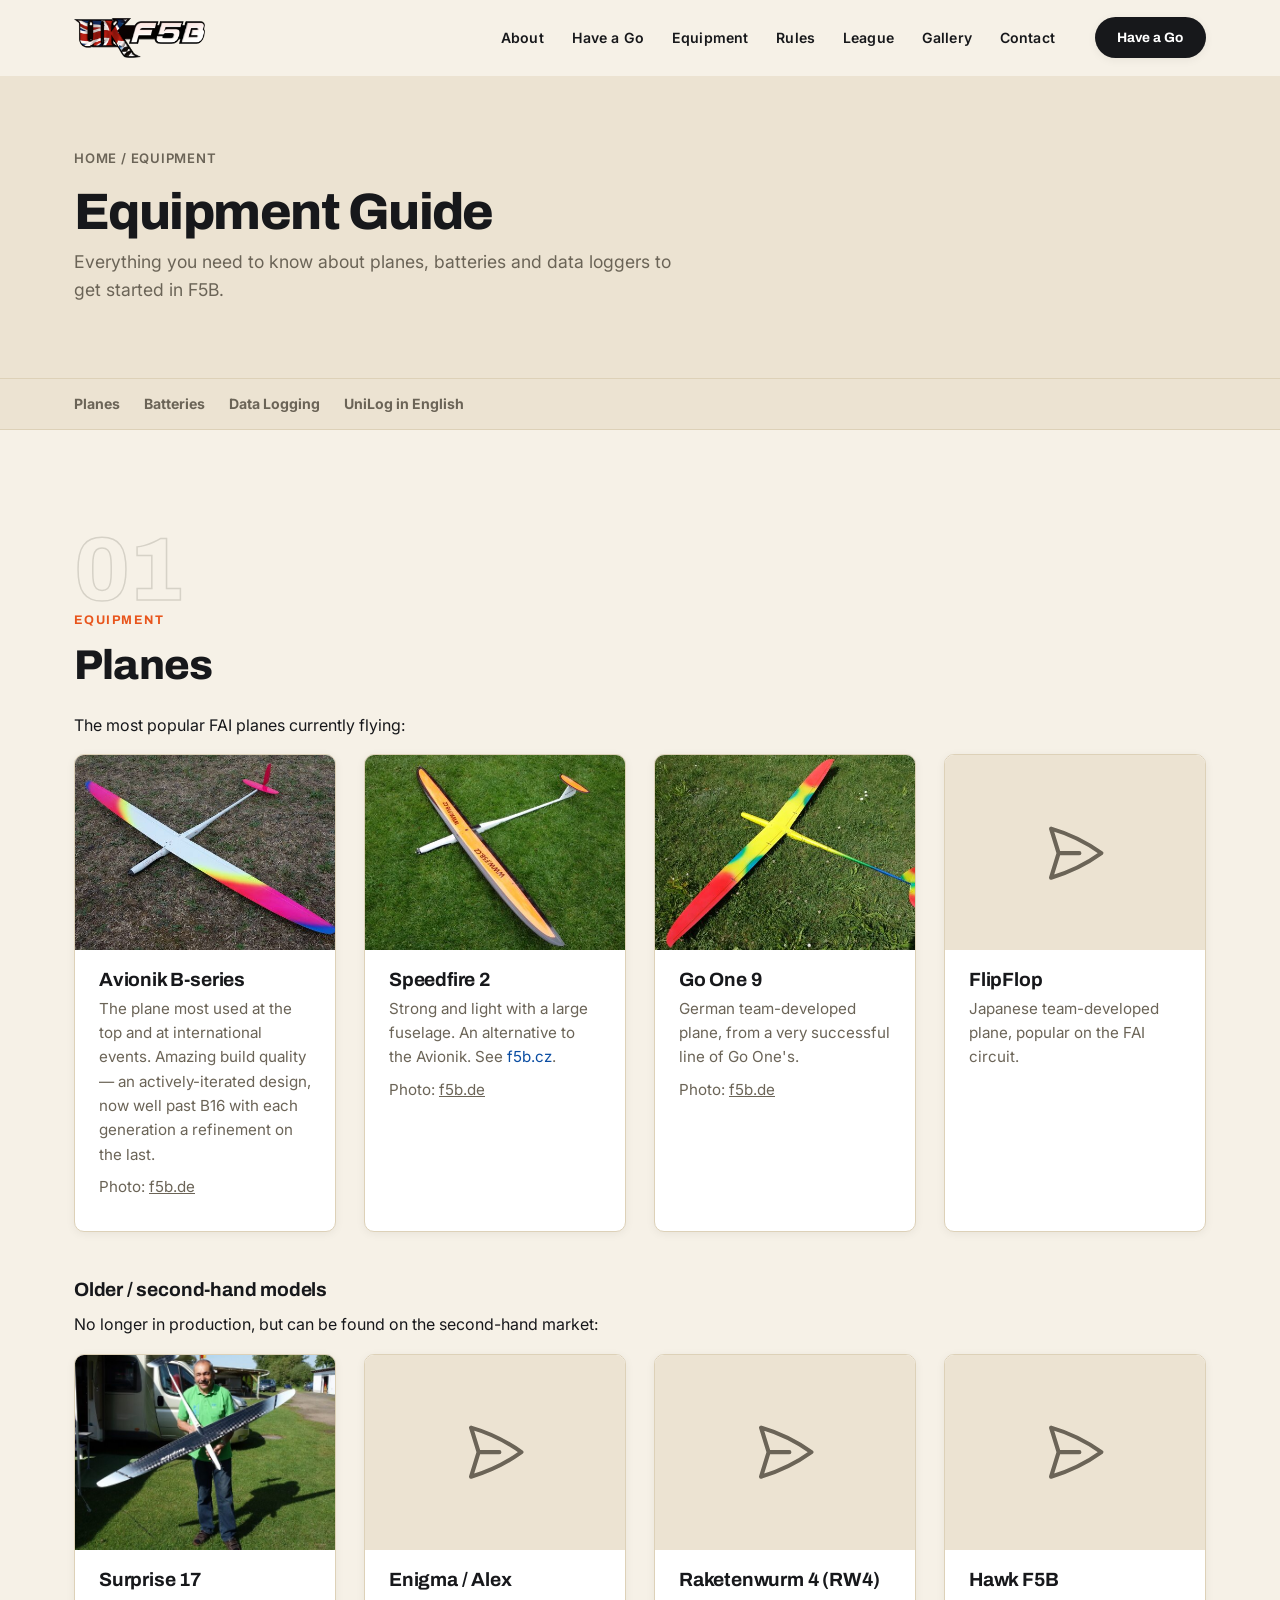
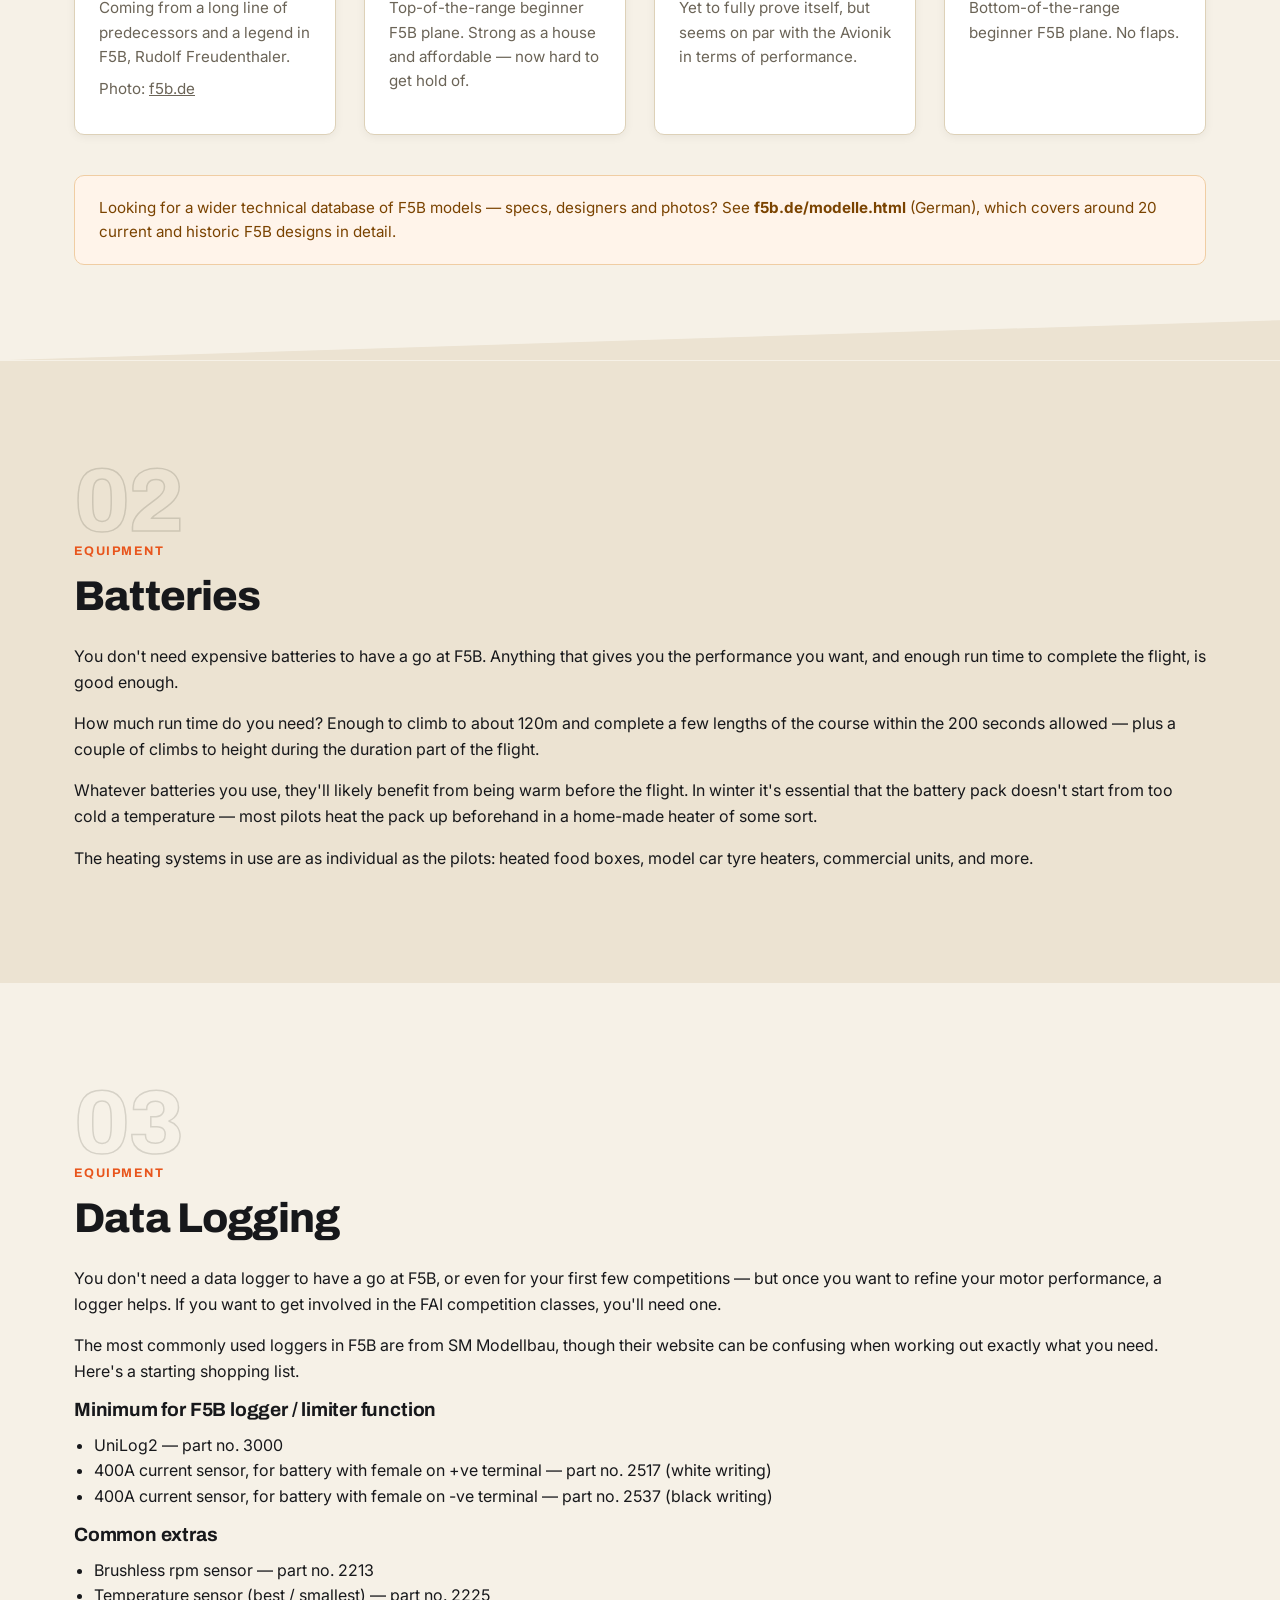
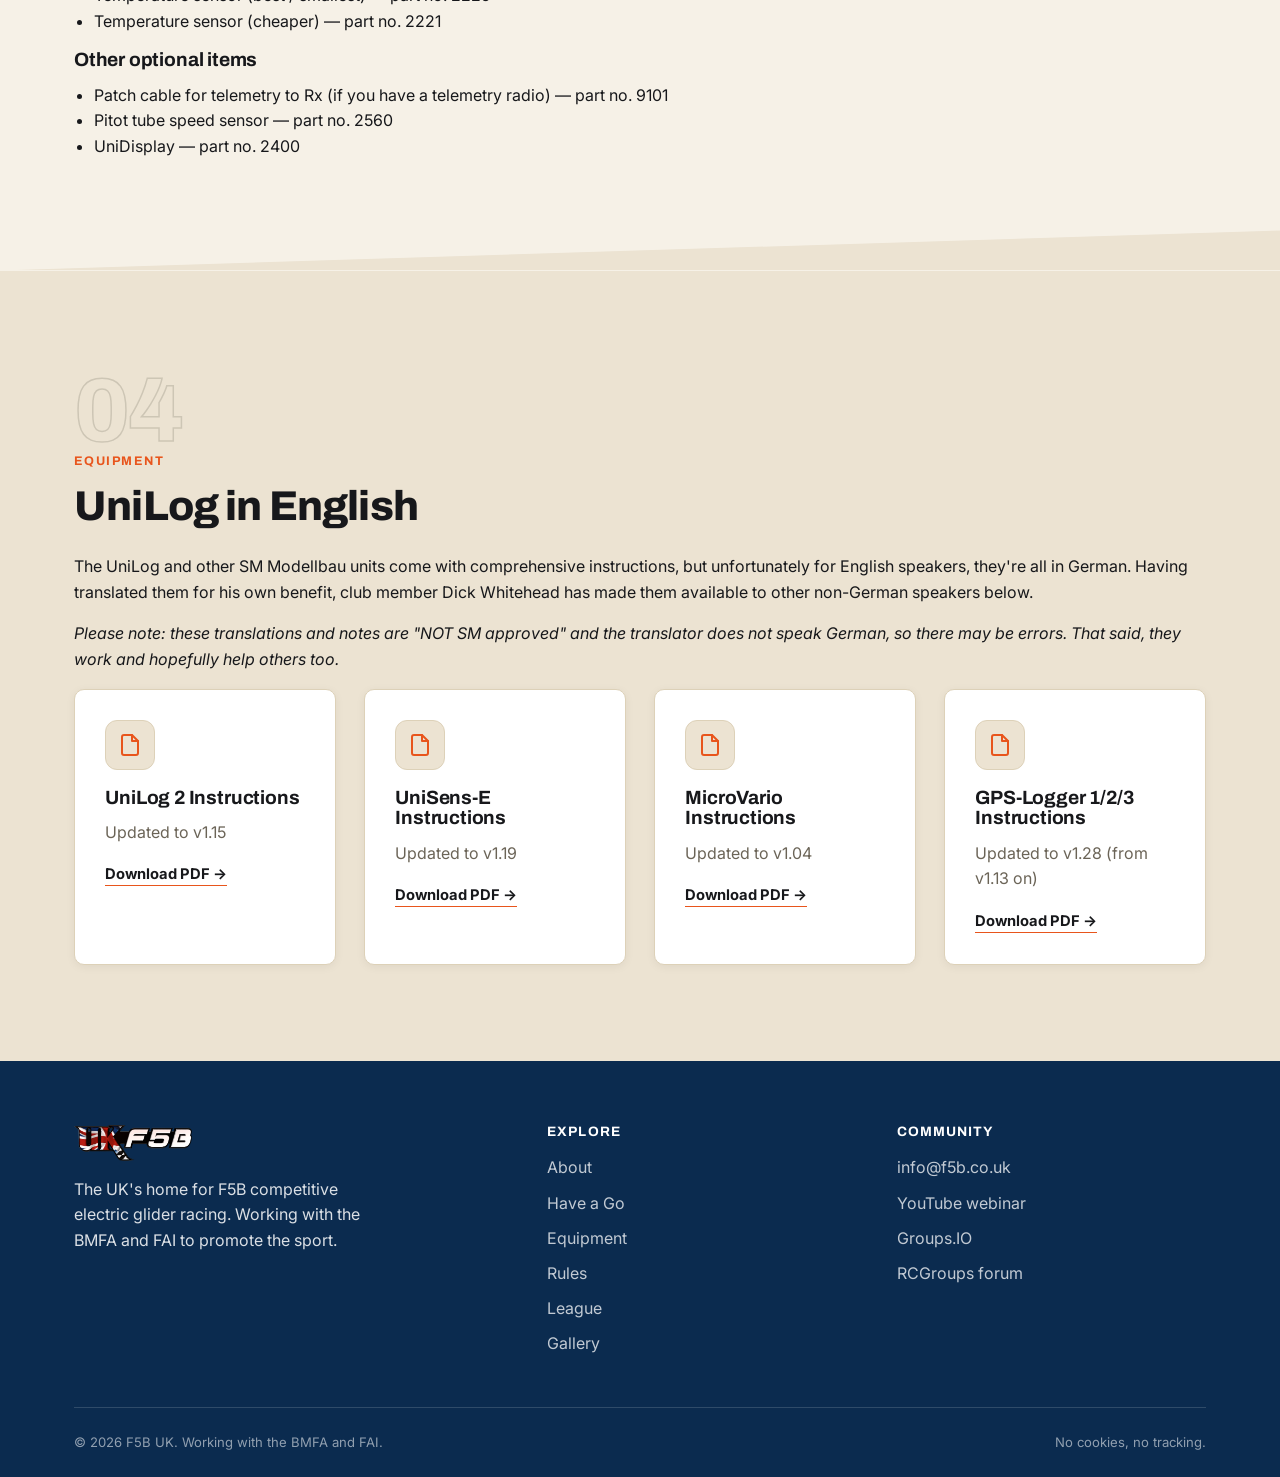
==== commit 652a5667: "Redesign toward an editorial, photography-led aesthetic Pulled real visual reference from the Wix te" ====
--- a/equipment.html
+++ b/equipment.html
@@ -18,7 +18,7 @@
 
   <link rel="preconnect" href="https://fonts.googleapis.com">
   <link rel="preconnect" href="https://fonts.gstatic.com" crossorigin>
-  <link href="https://fonts.googleapis.com/css2?family=Inter:wght@400;500;600&family=Poppins:wght@600;700;800&display=swap" rel="stylesheet">
+  <link href="https://fonts.googleapis.com/css2?family=Inter:wght@400;500;600&family=Archivo:wght@600;700;800;900&display=swap" rel="stylesheet">
   <link rel="stylesheet" href="styles.css">
 </head>
 <body>
@@ -37,6 +37,7 @@
           <li><a href="index.html#gallery">Gallery</a></li>
           <li><a href="index.html#contact">Contact</a></li>
         </ul>
+        <a class="btn btn--primary nav-cta" href="index.html#have-a-go">Have a Go</a>
         <button type="button" class="nav-toggle" aria-label="Toggle menu" aria-expanded="false">
           <span></span><span></span><span></span>
         </button>
@@ -66,6 +67,7 @@
     <!-- Planes -->
     <section id="planes" class="section">
       <div class="container">
+        <span class="section-number">01</span>
         <span class="eyebrow">Equipment</span>
         <h2>Planes</h2>
         <p>The most popular FAI planes currently flying:</p>
@@ -146,6 +148,7 @@
     <!-- Batteries -->
     <section id="batteries" class="section section--alt">
       <div class="container">
+        <span class="section-number">02</span>
         <span class="eyebrow">Equipment</span>
         <h2>Batteries</h2>
         <p>You don't need expensive batteries to have a go at F5B. Anything that gives you the performance you want, and enough run time to complete the flight, is good enough.</p>
@@ -158,6 +161,7 @@
     <!-- Data Logging -->
     <section id="data-logging" class="section">
       <div class="container">
+        <span class="section-number">03</span>
         <span class="eyebrow">Equipment</span>
         <h2>Data Logging</h2>
         <p>You don't need a data logger to have a go at F5B, or even for your first few competitions — but once you want to refine your motor performance, a logger helps. If you want to get involved in the FAI competition classes, you'll need one.</p>
@@ -189,6 +193,7 @@
     <!-- UniLog in English -->
     <section id="unilog" class="section section--alt">
       <div class="container">
+        <span class="section-number">04</span>
         <span class="eyebrow">Equipment</span>
         <h2>UniLog in English</h2>
         <p>The UniLog and other SM Modellbau units come with comprehensive instructions, but unfortunately for English speakers, they're all in German. Having translated them for his own benefit, club member Dick Whitehead has made them available to other non-German speakers below.</p>
--- a/styles.css
+++ b/styles.css
@@ -3,30 +3,31 @@
    ========================================================================== */
 
 :root {
-  /* Colour palette — aviation blue + electric-speed amber accent */
+  /* Colour palette — warm editorial neutrals + aviation navy + electric-orange accent */
   --color-primary: #0a4da2;
-  --color-primary-dark: #062c5c;
+  --color-primary-dark: #0b2b4f;
   --color-primary-light: #3d7bd9;
-  --color-accent: #ff6b1a;
-  --color-accent-light: #ffb347;
-
-  --color-bg: #ffffff;
-  --color-bg-alt: #f4f7fb;
-  --color-text: #1b2430;
-  --color-text-muted: #5b6672;
-  --color-border: #e2e8f0;
+  --color-accent: #e8551c;
+  --color-accent-light: #ff8a4c;
+
+  --color-ink: #17181b;
+  --color-bg: #f6f1e7;
+  --color-bg-alt: #ece3d2;
+  --color-text: #17181b;
+  --color-text-muted: #6b6457;
+  --color-border: #ddd1b8;
   --color-white: #ffffff;
 
   /* Type */
-  --font-heading: "Poppins", "Segoe UI", system-ui, sans-serif;
+  --font-heading: "Archivo", "Segoe UI", system-ui, sans-serif;
   --font-body: "Inter", "Segoe UI", system-ui, sans-serif;
 
   /* Layout */
-  --container-width: 1140px;
-  --radius: 12px;
-  --shadow-sm: 0 2px 8px rgba(6, 44, 92, 0.08);
-  --shadow-md: 0 8px 24px rgba(6, 44, 92, 0.12);
-  --header-height: 72px;
+  --container-width: 1180px;
+  --radius: 10px;
+  --shadow-sm: 0 2px 10px rgba(23, 20, 10, 0.06);
+  --shadow-md: 0 14px 34px rgba(23, 20, 10, 0.12);
+  --header-height: 76px;
 }
 
 /* ---- Reset ---- */
@@ -48,6 +49,7 @@
   background: var(--color-bg);
   line-height: 1.6;
   -webkit-font-smoothing: antialiased;
+  overflow-x: hidden;
 }
 
 img {
@@ -69,24 +71,27 @@
 h3,
 h4 {
   font-family: var(--font-heading);
-  line-height: 1.2;
+  line-height: 1.08;
+  letter-spacing: -0.02em;
   margin: 0 0 0.6em;
-  color: var(--color-primary-dark);
+  color: var(--color-ink);
 }
 
 h1 {
-  font-size: clamp(2.2rem, 5vw, 3.4rem);
+  font-size: clamp(2.6rem, 6vw, 4.6rem);
+  font-weight: 800;
+  letter-spacing: -0.03em;
+}
+
+h2 {
+  font-size: clamp(1.9rem, 4vw, 2.6rem);
+  font-weight: 800;
+}
+
+h3 {
+  font-size: 1.2rem;
   font-weight: 700;
-}
-
-h2 {
-  font-size: clamp(1.7rem, 3.5vw, 2.3rem);
-  font-weight: 700;
-}
-
-h3 {
-  font-size: 1.25rem;
-  font-weight: 600;
+  letter-spacing: -0.01em;
 }
 
 p {
@@ -106,7 +111,7 @@
 }
 
 .section {
-  padding: 5rem 0;
+  padding: 6rem 0;
 }
 
 .section--alt {
@@ -127,25 +132,54 @@
 .eyebrow {
   display: inline-block;
   font-family: var(--font-heading);
-  font-size: 0.8rem;
-  font-weight: 600;
-  letter-spacing: 0.08em;
+  font-size: 0.78rem;
+  font-weight: 700;
+  letter-spacing: 0.12em;
   text-transform: uppercase;
   color: var(--color-accent);
   margin-bottom: 0.75rem;
 }
 
+.section-number {
+  display: block;
+  font-family: var(--font-heading);
+  font-weight: 800;
+  font-size: clamp(3.5rem, 7vw, 6rem);
+  line-height: 1;
+  color: transparent;
+  -webkit-text-stroke: 1.5px rgba(23, 20, 10, 0.14);
+  margin-bottom: -0.6rem;
+  letter-spacing: -0.02em;
+}
+
+.section-heading-row {
+  display: flex;
+  align-items: flex-end;
+  justify-content: space-between;
+  gap: 2rem;
+  flex-wrap: wrap;
+  margin-bottom: 3rem;
+}
+
+.section-heading-row .section-intro {
+  margin: 0;
+  text-align: left;
+  max-width: 560px;
+}
+
 /* ---- Buttons ---- */
 .btn {
-  display: inline-block;
+  display: inline-flex;
+  align-items: center;
+  gap: 0.5rem;
   font-family: var(--font-heading);
-  font-weight: 600;
-  font-size: 1rem;
+  font-weight: 700;
+  font-size: 0.98rem;
   padding: 0.85rem 1.75rem;
   border-radius: 999px;
-  border: 2px solid transparent;
+  border: 1.5px solid transparent;
   cursor: pointer;
-  transition: transform 0.15s ease, box-shadow 0.15s ease, background 0.15s ease;
+  transition: transform 0.15s ease, box-shadow 0.15s ease, background 0.15s ease, color 0.15s ease;
   text-decoration: none;
 }
 
@@ -154,34 +188,47 @@
   text-decoration: none;
 }
 
+.btn svg {
+  width: 16px;
+  height: 16px;
+  transition: transform 0.2s ease;
+}
+
+.btn:hover svg {
+  transform: translateX(3px);
+}
+
 .btn--primary {
+  background: var(--color-ink);
+  color: var(--color-white);
+  box-shadow: var(--shadow-sm);
+}
+
+.btn--primary:hover {
+  background: #000;
+  box-shadow: var(--shadow-md);
+}
+
+.btn--outline {
+  background: transparent;
+  border-color: var(--color-ink);
+  color: var(--color-ink);
+}
+
+.btn--outline:hover {
+  background: var(--color-ink);
+  color: var(--color-white);
+}
+
+.btn--accent {
   background: var(--color-accent);
   color: var(--color-white);
   box-shadow: var(--shadow-sm);
 }
 
-.btn--primary:hover {
+.btn--accent:hover {
   background: var(--color-accent-light);
   box-shadow: var(--shadow-md);
-}
-
-.btn--outline {
-  background: transparent;
-  border-color: rgba(255, 255, 255, 0.7);
-  color: var(--color-white);
-}
-
-.btn--outline:hover {
-  background: rgba(255, 255, 255, 0.15);
-}
-
-.btn--secondary {
-  background: var(--color-primary);
-  color: var(--color-white);
-}
-
-.btn--secondary:hover {
-  background: var(--color-primary-light);
 }
 
 .btn-row {
@@ -196,9 +243,16 @@
   top: 0;
   z-index: 100;
   height: var(--header-height);
-  background: rgba(255, 255, 255, 0.95);
-  backdrop-filter: blur(8px);
-  border-bottom: 1px solid var(--color-border);
+  background: var(--color-bg);
+  border-bottom: 1px solid transparent;
+  transition: box-shadow 0.25s ease, border-color 0.25s ease, background 0.25s ease;
+}
+
+.site-header.is-scrolled {
+  background: rgba(246, 241, 231, 0.92);
+  backdrop-filter: blur(10px);
+  border-bottom-color: var(--color-border);
+  box-shadow: var(--shadow-sm);
 }
 
 .site-header .container {
@@ -238,678 +292,12 @@
 }
 
 .nav-links a {
-  color: var(--color-text);
-  font-weight: 500;
-  font-size: 0.95rem;
-}
-
-.nav-links a:hover {
-  color: var(--color-primary);
-  text-decoration: none;
-}
-
-.nav-toggle {
-  display: none;
-  flex-direction: column;
-  gap: 5px;
-  background: none;
-  border: none;
-  cursor: pointer;
-  padding: 0.5rem;
-}
-
-.nav-toggle span {
-  width: 24px;
-  height: 2px;
-  background: var(--color-primary-dark);
-  border-radius: 2px;
-  transition: transform 0.2s ease, opacity 0.2s ease;
-}
-
-/* ---- Hero ---- */
-.hero {
-  position: relative;
-  min-height: 92vh;
-  display: flex;
-  align-items: center;
-  color: var(--color-white);
-  padding: calc(var(--header-height) + 2rem) 0 7rem;
-  background: radial-gradient(circle at 15% 20%, rgba(255, 107, 26, 0.35), transparent 45%),
-    radial-gradient(circle at 85% 80%, rgba(61, 123, 217, 0.4), transparent 50%),
-    linear-gradient(135deg, var(--color-primary-dark) 0%, var(--color-primary) 60%, #124a8f 100%);
-  overflow: hidden;
-}
-
-.hero::after {
-  content: "";
-  position: absolute;
-  inset: 0;
-  background-image: repeating-linear-gradient(
-    120deg,
-    rgba(255, 255, 255, 0.04) 0px,
-    rgba(255, 255, 255, 0.04) 2px,
-    transparent 2px,
-    transparent 60px
-  );
-  pointer-events: none;
-}
-
-.hero .container {
-  position: relative;
-  z-index: 1;
-}
-
-.hero-grid {
-  display: grid;
-  grid-template-columns: 1.1fr 0.9fr;
-  gap: 3rem;
-  align-items: center;
-}
-
-.hero-content {
-  max-width: 640px;
-}
-
-.hero-badge {
-  display: inline-flex;
-  align-items: center;
-  gap: 0.6rem;
-  background: rgba(255, 255, 255, 0.12);
-  border: 1px solid rgba(255, 255, 255, 0.25);
-  padding: 0.45rem 1rem 0.45rem 0.7rem;
-  border-radius: 999px;
-  font-size: 0.8rem;
-  font-weight: 600;
-  letter-spacing: 0.02em;
-  margin-bottom: 1.75rem;
-}
-
-.hero-badge .dot {
-  width: 8px;
-  height: 8px;
-  border-radius: 50%;
-  background: var(--color-accent-light);
-  box-shadow: 0 0 0 4px rgba(255, 179, 71, 0.28);
-}
-
-.hero-content .eyebrow {
-  color: var(--color-accent-light);
-}
-
-.hero-content h1 {
-  color: var(--color-white);
-}
-
-.hero-content p {
-  font-size: 1.2rem;
-  color: rgba(255, 255, 255, 0.88);
-  max-width: 560px;
-}
-
-/* Hero visual panel (illustrative, no photo dependency) */
-.hero-visual {
-  position: relative;
-  display: flex;
-  align-items: center;
-  justify-content: center;
-}
-
-.hero-visual-card {
-  position: relative;
-  width: 100%;
-  aspect-ratio: 1 / 1;
-  max-width: 420px;
-  border-radius: 28px;
-  background: rgba(255, 255, 255, 0.08);
-  border: 1px solid rgba(255, 255, 255, 0.18);
-  backdrop-filter: blur(12px);
-  box-shadow: var(--shadow-md);
-  display: flex;
-  align-items: center;
-  justify-content: center;
-  overflow: visible;
-}
-
-.hero-visual-rings {
-  position: absolute;
-  inset: 12%;
-  border-radius: 50%;
-  border: 1px dashed rgba(255, 255, 255, 0.25);
-  animation: spin 40s linear infinite;
-}
-
-.hero-visual-rings::before {
-  content: "";
-  position: absolute;
-  inset: 16%;
-  border-radius: 50%;
-  border: 1px dashed rgba(255, 255, 255, 0.18);
-}
-
-.hero-banner-img {
-  width: 78%;
-  max-width: 340px;
-  height: auto;
-  filter: drop-shadow(0 12px 24px rgba(0, 0, 0, 0.35));
-  position: relative;
-  z-index: 1;
-}
-
-.hero-float-badge {
-  position: absolute;
-  background: var(--color-white);
-  color: var(--color-primary-dark);
-  border-radius: var(--radius);
-  box-shadow: var(--shadow-md);
-  padding: 0.7rem 1.1rem;
-  font-family: var(--font-heading);
-  font-weight: 700;
-  font-size: 0.85rem;
-  display: flex;
-  align-items: center;
-  gap: 0.5rem;
-  animation: float 7s ease-in-out infinite;
-}
-
-.hero-float-badge span {
-  display: block;
-  font-family: var(--font-body);
-  font-weight: 500;
-  font-size: 0.72rem;
-  color: var(--color-text-muted);
-}
-
-.hero-float-badge--1 {
-  top: 6%;
-  left: -6%;
-}
-
-.hero-float-badge--2 {
-  bottom: 8%;
-  right: -8%;
-  animation-delay: 1.2s;
-}
-
-.hero-shape {
-  position: absolute;
-  border-radius: 50%;
-  pointer-events: none;
-  animation: float 8s ease-in-out infinite;
-}
-
-.hero-shape--1 {
-  width: 120px;
-  height: 120px;
-  background: rgba(255, 107, 26, 0.3);
-  top: 10%;
-  left: 4%;
-  animation-duration: 9s;
-}
-
-.hero-shape--2 {
-  width: 70px;
-  height: 70px;
-  border: 3px solid rgba(255, 255, 255, 0.25);
-  bottom: 12%;
-  left: 14%;
-  animation-duration: 7s;
-  animation-delay: 0.6s;
-}
-
-.scroll-cue {
-  position: absolute;
-  bottom: 1.75rem;
-  left: 50%;
-  transform: translateX(-50%);
-  color: rgba(255, 255, 255, 0.7);
-  display: flex;
-  flex-direction: column;
-  align-items: center;
-  gap: 0.4rem;
-  font-size: 0.7rem;
-  letter-spacing: 0.1em;
-  text-transform: uppercase;
-  z-index: 1;
-}
-
-.scroll-cue svg {
-  width: 16px;
-  height: 16px;
-  animation: bounce 1.8s ease-in-out infinite;
-}
-
-@keyframes float {
-  0%, 100% { transform: translateY(0) rotate(0deg); }
-  50% { transform: translateY(-16px) rotate(6deg); }
-}
-
-@keyframes spin {
-  from { transform: rotate(0deg); }
-  to { transform: rotate(360deg); }
-}
-
-@keyframes bounce {
-  0%, 100% { transform: translateY(0); }
-  50% { transform: translateY(6px); }
-}
-
-/* ---- Stats strip ---- */
-.stats-strip {
-  position: relative;
-  z-index: 2;
-  margin-top: -4.5rem;
-  margin-bottom: 2rem;
-}
-
-.stats-card {
-  background: var(--color-white);
-  border-radius: var(--radius);
-  box-shadow: var(--shadow-md);
-  display: grid;
-  grid-template-columns: repeat(4, 1fr);
-  overflow: hidden;
-}
-
-.stat {
-  padding: 1.75rem 1rem;
-  text-align: center;
-  border-right: 1px solid var(--color-border);
-}
-
-.stat:last-child {
-  border-right: none;
-}
-
-.stat-number {
-  display: block;
-  font-family: var(--font-heading);
-  font-weight: 800;
-  font-size: 1.9rem;
-  color: var(--color-primary);
-}
-
-.stat-label {
-  font-size: 0.82rem;
-  color: var(--color-text-muted);
-  margin-top: 0.25rem;
-}
-
-/* ---- Cards ---- */
-.card-grid {
-  display: grid;
-  grid-template-columns: repeat(auto-fit, minmax(260px, 1fr));
-  gap: 1.75rem;
-}
-
-.card {
-  background: var(--color-white);
-  border-radius: var(--radius);
-  box-shadow: var(--shadow-sm);
-  padding: 1.75rem;
-  transition: transform 0.15s ease, box-shadow 0.15s ease;
-  border: 1px solid var(--color-border);
-}
-
-.card:hover {
-  transform: translateY(-4px);
-  box-shadow: var(--shadow-md);
-}
-
-.card h3 {
-  color: var(--color-primary-dark);
-}
-
-.card p {
-  color: var(--color-text-muted);
-  margin-bottom: 1rem;
-}
-
-.card-link {
-  font-weight: 600;
-  font-size: 0.95rem;
-}
-
-/* ---- Plane cards (with photo) ---- */
-.plane-card {
-  background: var(--color-white);
-  border-radius: var(--radius);
-  overflow: hidden;
-  box-shadow: var(--shadow-sm);
-  border: 1px solid var(--color-border);
-  display: flex;
-  flex-direction: column;
-}
-
-.plane-card img {
-  width: 100%;
-  aspect-ratio: 4 / 3;
-  object-fit: cover;
-}
-
-.plane-card-placeholder {
-  width: 100%;
-  aspect-ratio: 4 / 3;
-  display: flex;
-  align-items: center;
-  justify-content: center;
-  background: linear-gradient(135deg, var(--color-bg-alt), var(--color-border));
-  color: var(--color-primary-light);
-}
-
-.plane-card-placeholder svg {
-  width: 34%;
-  height: 34%;
-}
-
-.plane-card .plane-card-body {
-  padding: 1.25rem 1.5rem 1.5rem;
-}
-
-.plane-card h3 {
-  margin-bottom: 0.35rem;
-}
-
-.plane-card p {
-  color: var(--color-text-muted);
-  font-size: 0.95rem;
-  margin-bottom: 0.5rem;
-}
-
-.photo-credit {
-  font-size: 0.78rem;
-  color: var(--color-text-muted);
-}
-
-.photo-credit a {
-  color: var(--color-text-muted);
-  text-decoration: underline;
-}
-
-/* ---- Two-column layout ---- */
-.split {
-  display: grid;
-  grid-template-columns: 1fr 1fr;
-  gap: 3rem;
-  align-items: center;
-}
-
-.split img,
-.split figure {
-  border-radius: var(--radius);
-  box-shadow: var(--shadow-md);
-  margin: 0;
-}
-
-.split figure figcaption {
-  font-size: 0.85rem;
-  color: var(--color-text-muted);
-  margin-top: 0.5rem;
-}
-
-/* ---- Partner logos ---- */
-.partner-logos {
-  display: flex;
-  align-items: center;
-  justify-content: center;
-  gap: 3rem;
-  flex-wrap: wrap;
-  margin-top: 2.5rem;
-}
-
-.partner-logos img {
-  max-height: 70px;
-  width: auto;
-  filter: grayscale(15%);
-}
-
-/* ---- Gallery ---- */
-.gallery-grid {
-  display: grid;
-  grid-template-columns: repeat(auto-fit, minmax(220px, 1fr));
-  gap: 1rem;
-}
-
-.gallery-grid a {
-  display: block;
-  border-radius: var(--radius);
-  overflow: hidden;
-  box-shadow: var(--shadow-sm);
-}
-
-.gallery-grid img {
-  width: 100%;
-  aspect-ratio: 4 / 3;
-  object-fit: cover;
-  transition: transform 0.25s ease;
-}
-
-.gallery-grid a:hover img {
-  transform: scale(1.05);
-}
-
-/* ---- Placeholder / notice boxes ---- */
-.notice {
-  background: #fff4ea;
-  border: 1px solid #ffd8ae;
-  border-radius: var(--radius);
-  padding: 1.25rem 1.5rem;
-  color: #7a4300;
-  font-size: 0.95rem;
-}
-
-.notice a {
-  color: #7a4300;
-  font-weight: 600;
-}
-
-/* ---- Tables (league placeholder) ---- */
-.data-table {
-  width: 100%;
-  border-collapse: collapse;
-  background: var(--color-white);
-  box-shadow: var(--shadow-sm);
-  border-radius: var(--radius);
-  overflow: hidden;
-}
-
-.data-table caption {
-  text-align: left;
-  font-weight: 600;
-  padding: 0.75rem 1rem;
-  background: var(--color-bg-alt);
-}
-
-.data-table th,
-.data-table td {
-  padding: 0.75rem 1rem;
-  border-bottom: 1px solid var(--color-border);
-  text-align: left;
-}
-
-.data-table th {
-  font-family: var(--font-heading);
-  color: var(--color-primary-dark);
-  font-size: 0.85rem;
-  text-transform: uppercase;
-  letter-spacing: 0.04em;
-}
-
-/* ---- Rules task cards ---- */
-.task-grid {
-  display: grid;
-  grid-template-columns: repeat(auto-fit, minmax(240px, 1fr));
-  gap: 1.75rem;
-}
-
-.task-card {
-  background: var(--color-white);
-  border-top: 4px solid var(--color-accent);
-  border-radius: var(--radius);
-  padding: 1.75rem;
-  box-shadow: var(--shadow-sm);
-}
-
-.task-card .task-number {
-  font-family: var(--font-heading);
-  font-weight: 800;
-  font-size: 0.85rem;
-  color: var(--color-accent);
-  letter-spacing: 0.06em;
-  text-transform: uppercase;
-}
-
-/* ---- Sub-nav (for deep pages) ---- */
-.subnav {
-  background: var(--color-bg-alt);
-  border-bottom: 1px solid var(--color-border);
-  position: sticky;
-  top: var(--header-height);
-  z-index: 90;
-}
-
-.subnav .container {
-  display: flex;
-  gap: 1.5rem;
-  overflow-x: auto;
-  padding-top: 0.85rem;
-  padding-bottom: 0.85rem;
-}
-
-.subnav a {
-  white-space: nowrap;
-  font-size: 0.9rem;
-  font-weight: 600;
-  color: var(--color-text-muted);
-}
-
-.subnav a:hover {
-  color: var(--color-primary);
-  text-decoration: none;
-}
-
-/* ---- Page header (deep pages) ---- */
-.page-header {
-  background: linear-gradient(135deg, var(--color-primary-dark), var(--color-primary));
-  color: var(--color-white);
-  padding: 3.5rem 0;
-  text-align: center;
-}
-
-.page-header h1 {
-  color: var(--color-white);
-  margin-bottom: 0.5rem;
-}
-
-.page-header p {
-  color: rgba(255, 255, 255, 0.85);
-  max-width: 620px;
-  margin: 0 auto;
-}
-
-.breadcrumb {
-  font-size: 0.85rem;
-  color: rgba(255, 255, 255, 0.7);
-  margin-bottom: 1rem;
-}
-
-.breadcrumb a {
-  color: rgba(255, 255, 255, 0.85);
-}
-
-/* ---- Footer ---- */
-.site-footer {
-  background: var(--color-primary-dark);
-  color: rgba(255, 255, 255, 0.85);
-  padding: 3.5rem 0 1.5rem;
-}
-
-.footer-grid {
-  display: grid;
-  grid-template-columns: 1.4fr 1fr 1fr;
-  gap: 2.5rem;
-  margin-bottom: 2.5rem;
-}
-
-.footer-grid h4 {
-  color: var(--color-white);
-  font-size: 0.95rem;
-  text-transform: uppercase;
-  letter-spacing: 0.05em;
-  margin-bottom: 1rem;
-}
-
-.footer-grid ul {
-  list-style: none;
-  padding: 0;
-  margin: 0;
-}
-
-.footer-grid li {
-  margin-bottom: 0.6rem;
-}
-
-.footer-grid a {
-  color: rgba(255, 255, 255, 0.75);
-}
-
-.footer-grid a:hover {
-  color: var(--color-white);
-}
-
-.footer-bottom {
-  border-top: 1px solid rgba(255, 255, 255, 0.15);
-  padding-top: 1.5rem;
-  font-size: 0.85rem;
-  color: rgba(255, 255, 255, 0.6);
-  display: flex;
-  justify-content: space-between;
-  flex-wrap: wrap;
-  gap: 0.5rem;
-}
-
-/* ---- Reveal-on-scroll ---- */
-.reveal {
-  opacity: 0;
-  transform: translateY(24px);
-  transition: opacity 0.6s ease, transform 0.6s ease;
-}
-
-.reveal.is-visible {
-  opacity: 1;
-  transform: translateY(0);
-}
-
-.reveal-delay-1 { transition-delay: 0.1s; }
-.reveal-delay-2 { transition-delay: 0.2s; }
-.reveal-delay-3 { transition-delay: 0.3s; }
-.reveal-delay-4 { transition-delay: 0.4s; }
-
-@media (prefers-reduced-motion: reduce) {
-  .reveal,
-  .hero-shape,
-  .hero-float-badge,
-  .hero-visual-rings,
-  .scroll-cue svg {
-    opacity: 1;
-    transform: none;
-    animation: none;
-    transition: none;
-  }
-}
-
-/* ---- Header scroll state ---- */
-.site-header {
-  transition: box-shadow 0.25s ease;
-}
-
-.site-header.is-scrolled {
-  box-shadow: var(--shadow-sm);
-}
-
-/* ---- Nav underline ---- */
-.nav-links a {
   position: relative;
   padding-bottom: 3px;
+  color: var(--color-ink);
+  font-weight: 600;
+  font-size: 0.88rem;
+  letter-spacing: 0.01em;
 }
 
 .nav-links a::after {
@@ -923,80 +311,363 @@
   transition: right 0.2s ease;
 }
 
+.nav-links a:hover {
+  color: var(--color-ink);
+  text-decoration: none;
+}
+
 .nav-links a:hover::after {
   right: 0;
 }
 
-/* ---- Card icons ---- */
-.card-icon {
-  width: 52px;
-  height: 52px;
-  border-radius: 14px;
+.nav-cta {
+  margin-left: 0.5rem;
+  padding: 0.55rem 1.35rem;
+  font-size: 0.85rem;
+}
+
+.nav-toggle {
+  display: none;
+  flex-direction: column;
+  gap: 5px;
+  background: none;
+  border: none;
+  cursor: pointer;
+  padding: 0.5rem;
+}
+
+.nav-toggle span {
+  width: 24px;
+  height: 2px;
+  background: var(--color-ink);
+  border-radius: 2px;
+  transition: transform 0.2s ease, opacity 0.2s ease;
+}
+
+/* ---- Hero ---- */
+.hero {
+  background: var(--color-bg);
+}
+
+.hero-grid {
+  display: grid;
+  grid-template-columns: minmax(0, 1fr) minmax(0, 1fr);
+  align-items: stretch;
+  min-height: min(84vh, 780px);
+}
+
+.hero-content-col {
   display: flex;
   align-items: center;
-  justify-content: center;
-  background: linear-gradient(135deg, var(--color-primary), var(--color-primary-light));
+  padding: 3rem clamp(1.5rem, 5vw, 5rem) 3rem clamp(1.5rem, 5vw, 4rem);
+}
+
+.hero-content {
+  max-width: 560px;
+}
+
+.hero-content p {
+  font-size: 1.15rem;
+  color: var(--color-text-muted);
+  max-width: 480px;
+}
+
+.hero-photo-col {
+  position: relative;
+  min-height: 340px;
+  overflow: hidden;
+}
+
+.hero-photo-col img {
+  width: 100%;
+  height: 100%;
+  object-fit: cover;
+  object-position: center 35%;
+}
+
+.hero-photo-badge {
+  position: absolute;
+  left: 1.75rem;
+  bottom: 1.75rem;
+  background: rgba(23, 20, 10, 0.72);
+  backdrop-filter: blur(6px);
   color: var(--color-white);
-  margin-bottom: 1.1rem;
-  transition: transform 0.25s ease;
-}
-
-.card-icon svg {
-  width: 26px;
+  border-radius: 999px;
+  padding: 0.6rem 1.1rem 0.6rem 0.6rem;
+  display: flex;
+  align-items: center;
+  gap: 0.6rem;
+  font-size: 0.82rem;
+  font-weight: 600;
+}
+
+.hero-photo-badge img {
   height: 26px;
-}
-
-.task-card .card-icon {
-  background: linear-gradient(135deg, var(--color-accent), var(--color-accent-light));
-}
-
-.card:hover .card-icon {
-  transform: scale(1.08) rotate(-4deg);
-}
-
-/* ---- Buttons with icon ---- */
-.btn {
+  width: auto;
+  border-radius: 999px;
+}
+
+.scroll-cue {
   display: inline-flex;
   align-items: center;
   gap: 0.5rem;
-}
-
-.btn svg {
-  width: 16px;
-  height: 16px;
-  transition: transform 0.2s ease;
-}
-
-.btn:hover svg {
-  transform: translateX(3px);
-}
-
-/* ---- Section angled divider ---- */
-.section--alt {
-  position: relative;
-}
-
-.section--alt::before {
-  content: "";
-  position: absolute;
-  top: -1px;
-  left: 0;
-  right: 0;
-  height: 48px;
+  margin-top: 3rem;
+  color: var(--color-text-muted);
+  font-size: 0.75rem;
+  font-weight: 600;
+  letter-spacing: 0.1em;
+  text-transform: uppercase;
+}
+
+.scroll-cue svg {
+  width: 14px;
+  height: 14px;
+  animation: bounce 1.8s ease-in-out infinite;
+}
+
+@keyframes bounce {
+  0%, 100% { transform: translateY(0); }
+  50% { transform: translateY(5px); }
+}
+
+/* ---- Stats strip ---- */
+.stats-strip {
+  border-top: 1px solid var(--color-border);
+  border-bottom: 1px solid var(--color-border);
+}
+
+.stats-row {
+  display: grid;
+  grid-template-columns: repeat(4, 1fr);
+}
+
+.stat {
+  padding: 2.25rem 1rem;
+  text-align: center;
+  border-right: 1px solid var(--color-border);
+}
+
+.stat:last-child {
+  border-right: none;
+}
+
+.stat-number {
+  display: block;
+  font-family: var(--font-heading);
+  font-weight: 800;
+  font-size: clamp(1.8rem, 3vw, 2.4rem);
+  letter-spacing: -0.02em;
+  color: var(--color-ink);
+}
+
+.stat-label {
+  font-size: 0.8rem;
+  color: var(--color-text-muted);
+  margin-top: 0.35rem;
+  text-transform: uppercase;
+  letter-spacing: 0.04em;
+}
+
+/* ---- Cards ---- */
+.card-grid {
+  display: grid;
+  grid-template-columns: repeat(auto-fit, minmax(260px, 1fr));
+  gap: 1.75rem;
+}
+
+.card {
+  background: var(--color-white);
+  border-radius: var(--radius);
+  box-shadow: var(--shadow-sm);
+  padding: 1.9rem;
+  transition: transform 0.15s ease, box-shadow 0.15s ease;
+  border: 1px solid var(--color-border);
+}
+
+.card:hover {
+  transform: translateY(-4px);
+  box-shadow: var(--shadow-md);
+}
+
+.card h3 {
+  color: var(--color-ink);
+}
+
+.card p {
+  color: var(--color-text-muted);
+  margin-bottom: 1rem;
+}
+
+.card-link {
+  font-weight: 700;
+  font-size: 0.92rem;
+  color: var(--color-ink);
+  border-bottom: 1.5px solid var(--color-accent);
+  padding-bottom: 2px;
+}
+
+.card-link:hover {
+  text-decoration: none;
+  color: var(--color-accent);
+}
+
+/* ---- Plane cards (with photo) ---- */
+.plane-card {
+  background: var(--color-white);
+  border-radius: var(--radius);
+  overflow: hidden;
+  box-shadow: var(--shadow-sm);
+  border: 1px solid var(--color-border);
+  display: flex;
+  flex-direction: column;
+}
+
+.plane-card img {
+  width: 100%;
+  aspect-ratio: 4 / 3;
+  object-fit: cover;
+}
+
+.plane-card-placeholder {
+  width: 100%;
+  aspect-ratio: 4 / 3;
+  display: flex;
+  align-items: center;
+  justify-content: center;
   background: var(--color-bg-alt);
-  clip-path: polygon(0 100%, 100% 0, 100% 100%);
-  transform: translateY(-100%);
-}
-
-/* ---- Gallery hover caption ---- */
+  color: var(--color-text-muted);
+}
+
+.plane-card-placeholder svg {
+  width: 34%;
+  height: 34%;
+}
+
+.plane-card .plane-card-body {
+  padding: 1.25rem 1.5rem 1.5rem;
+}
+
+.plane-card h3 {
+  margin-bottom: 0.35rem;
+}
+
+.plane-card p {
+  color: var(--color-text-muted);
+  font-size: 0.95rem;
+  margin-bottom: 0.5rem;
+}
+
+.photo-credit {
+  font-size: 0.78rem;
+  color: var(--color-text-muted);
+}
+
+.photo-credit a {
+  color: var(--color-text-muted);
+  text-decoration: underline;
+}
+
+/* ---- Card icons ---- */
+.card-icon {
+  width: 50px;
+  height: 50px;
+  border-radius: 12px;
+  display: flex;
+  align-items: center;
+  justify-content: center;
+  background: var(--color-bg-alt);
+  border: 1px solid var(--color-border);
+  color: var(--color-accent);
+  margin-bottom: 1.1rem;
+  transition: transform 0.25s ease, background 0.25s ease, color 0.25s ease;
+}
+
+.card-icon svg {
+  width: 24px;
+  height: 24px;
+}
+
+.card:hover .card-icon {
+  transform: scale(1.06) rotate(-3deg);
+  background: var(--color-accent);
+  color: var(--color-white);
+  border-color: var(--color-accent);
+}
+
+/* ---- Two-column layout ---- */
+.split {
+  display: grid;
+  grid-template-columns: 1fr 1fr;
+  gap: 3.5rem;
+  align-items: center;
+}
+
+.split img,
+.split figure {
+  border-radius: var(--radius);
+  margin: 0;
+}
+
+.split figure figcaption {
+  font-size: 0.85rem;
+  color: var(--color-text-muted);
+  margin-top: 0.6rem;
+}
+
+/* ---- Partner logos ---- */
+.partner-logos {
+  display: flex;
+  align-items: center;
+  justify-content: center;
+  gap: 3rem;
+  flex-wrap: wrap;
+  margin-top: 3rem;
+  padding-top: 2.5rem;
+  border-top: 1px solid var(--color-border);
+}
+
+.partner-logos img {
+  max-height: 60px;
+  width: auto;
+  filter: grayscale(100%);
+  opacity: 0.6;
+  transition: opacity 0.2s ease, filter 0.2s ease;
+}
+
+.partner-logos img:hover {
+  opacity: 1;
+  filter: grayscale(0%);
+}
+
+/* ---- Gallery ---- */
+.gallery-grid {
+  display: grid;
+  grid-template-columns: repeat(auto-fit, minmax(220px, 1fr));
+  gap: 0.85rem;
+}
+
 .gallery-grid a {
   position: relative;
+  display: block;
+  border-radius: var(--radius);
+  overflow: hidden;
+}
+
+.gallery-grid img {
+  width: 100%;
+  aspect-ratio: 4 / 3;
+  object-fit: cover;
+  transition: transform 0.3s ease;
+}
+
+.gallery-grid a:hover img {
+  transform: scale(1.04);
 }
 
 .gallery-caption {
   position: absolute;
   inset: auto 0 0 0;
-  background: linear-gradient(to top, rgba(6, 44, 92, 0.85), transparent);
+  background: linear-gradient(to top, rgba(23, 20, 10, 0.8), transparent);
   color: var(--color-white);
   font-size: 0.85rem;
   font-weight: 600;
@@ -1011,10 +682,237 @@
   transform: translateY(0);
 }
 
-/* ---- Footer banner ---- */
+/* ---- Placeholder / notice boxes ---- */
+.notice {
+  background: #fff4ea;
+  border: 1px solid #f0cda3;
+  border-radius: var(--radius);
+  padding: 1.25rem 1.5rem;
+  color: #7a4300;
+  font-size: 0.95rem;
+}
+
+.notice a {
+  color: #7a4300;
+  font-weight: 700;
+}
+
+/* ---- Tables (league placeholder) ---- */
+.data-table {
+  width: 100%;
+  border-collapse: collapse;
+  background: var(--color-white);
+  border: 1px solid var(--color-border);
+  border-radius: var(--radius);
+  overflow: hidden;
+}
+
+.data-table caption {
+  text-align: left;
+  font-weight: 700;
+  padding: 0.85rem 1.1rem;
+  background: var(--color-bg-alt);
+  font-family: var(--font-heading);
+}
+
+.data-table th,
+.data-table td {
+  padding: 0.75rem 1.1rem;
+  border-bottom: 1px solid var(--color-border);
+  text-align: left;
+}
+
+.data-table th {
+  font-family: var(--font-heading);
+  color: var(--color-ink);
+  font-size: 0.8rem;
+  text-transform: uppercase;
+  letter-spacing: 0.05em;
+}
+
+/* ---- Rules task cards ---- */
+.task-grid {
+  display: grid;
+  grid-template-columns: repeat(auto-fit, minmax(240px, 1fr));
+  gap: 1.75rem;
+}
+
+.task-card {
+  background: var(--color-white);
+  border: 1px solid var(--color-border);
+  border-top: 3px solid var(--color-accent);
+  border-radius: var(--radius);
+  padding: 1.9rem;
+}
+
+.task-card .task-number {
+  font-family: var(--font-heading);
+  font-weight: 800;
+  font-size: 0.82rem;
+  color: var(--color-accent);
+  letter-spacing: 0.08em;
+  text-transform: uppercase;
+}
+
+/* ---- Sub-nav (for deep pages) ---- */
+.subnav {
+  background: var(--color-bg-alt);
+  border-bottom: 1px solid var(--color-border);
+  position: sticky;
+  top: var(--header-height);
+  z-index: 90;
+}
+
+.subnav .container {
+  display: flex;
+  gap: 1.5rem;
+  overflow-x: auto;
+  padding-top: 0.85rem;
+  padding-bottom: 0.85rem;
+}
+
+.subnav a {
+  white-space: nowrap;
+  font-size: 0.88rem;
+  font-weight: 700;
+  color: var(--color-text-muted);
+}
+
+.subnav a:hover {
+  color: var(--color-ink);
+  text-decoration: none;
+}
+
+/* ---- Page header (deep pages) ---- */
+.page-header {
+  background: var(--color-bg-alt);
+  padding: 4.5rem 0 3.5rem;
+  border-bottom: 1px solid var(--color-border);
+}
+
+.page-header h1 {
+  font-size: clamp(2.2rem, 5vw, 3.2rem);
+  margin-bottom: 0.5rem;
+}
+
+.page-header p {
+  color: var(--color-text-muted);
+  max-width: 620px;
+  font-size: 1.1rem;
+}
+
+.breadcrumb {
+  font-size: 0.82rem;
+  font-weight: 600;
+  color: var(--color-text-muted);
+  margin-bottom: 1rem;
+  text-transform: uppercase;
+  letter-spacing: 0.06em;
+}
+
+.breadcrumb a {
+  color: var(--color-text-muted);
+}
+
+/* ---- Footer ---- */
+.site-footer {
+  background: var(--color-primary-dark);
+  color: rgba(255, 255, 255, 0.85);
+  padding: 4rem 0 1.5rem;
+}
+
+.footer-grid {
+  display: grid;
+  grid-template-columns: 1.4fr 1fr 1fr;
+  gap: 2.5rem;
+  margin-bottom: 2.5rem;
+}
+
+.footer-grid h4 {
+  color: var(--color-white);
+  font-size: 0.85rem;
+  text-transform: uppercase;
+  letter-spacing: 0.08em;
+  margin-bottom: 1rem;
+  font-family: var(--font-heading);
+}
+
+.footer-grid ul {
+  list-style: none;
+  padding: 0;
+  margin: 0;
+}
+
+.footer-grid li {
+  margin-bottom: 0.6rem;
+}
+
+.footer-grid a {
+  color: rgba(255, 255, 255, 0.75);
+}
+
+.footer-grid a:hover {
+  color: var(--color-white);
+}
+
 .footer-logo-img {
-  height: 38px;
+  height: 36px;
   width: auto;
+}
+
+.footer-bottom {
+  border-top: 1px solid rgba(255, 255, 255, 0.15);
+  padding-top: 1.5rem;
+  font-size: 0.82rem;
+  color: rgba(255, 255, 255, 0.55);
+  display: flex;
+  justify-content: space-between;
+  flex-wrap: wrap;
+  gap: 0.5rem;
+}
+
+/* ---- Reveal-on-scroll ---- */
+.reveal {
+  opacity: 0;
+  transform: translateY(24px);
+  transition: opacity 0.6s ease, transform 0.6s ease;
+}
+
+.reveal.is-visible {
+  opacity: 1;
+  transform: translateY(0);
+}
+
+.reveal-delay-1 { transition-delay: 0.1s; }
+.reveal-delay-2 { transition-delay: 0.2s; }
+.reveal-delay-3 { transition-delay: 0.3s; }
+.reveal-delay-4 { transition-delay: 0.4s; }
+
+@media (prefers-reduced-motion: reduce) {
+  .reveal,
+  .scroll-cue svg {
+    opacity: 1;
+    transform: none;
+    animation: none;
+    transition: none;
+  }
+}
+
+/* ---- Section angled divider ---- */
+.section--alt {
+  position: relative;
+}
+
+.section--alt::before {
+  content: "";
+  position: absolute;
+  top: -1px;
+  left: 0;
+  right: 0;
+  height: 40px;
+  background: var(--color-bg-alt);
+  clip-path: polygon(0 100%, 100% 0, 100% 100%);
+  transform: translateY(-100%);
 }
 
 /* ---- Utilities ---- */
@@ -1036,7 +934,7 @@
   left: -9999px;
   top: 0;
   background: var(--color-white);
-  color: var(--color-primary-dark);
+  color: var(--color-ink);
   padding: 0.75rem 1.25rem;
   z-index: 200;
   border-radius: 0 0 8px 0;
@@ -1053,26 +951,16 @@
 @media (max-width: 960px) {
   .hero-grid {
     grid-template-columns: 1fr;
-    text-align: center;
-  }
-
-  .hero-content {
-    max-width: none;
-    margin: 0 auto;
-  }
-
-  .hero-content p {
-    margin-left: auto;
-    margin-right: auto;
-  }
-
-  .hero-visual {
-    margin-top: 2.5rem;
-  }
-
-  .hero-visual-card {
-    max-width: 320px;
-    margin: 0 auto;
+    min-height: 0;
+  }
+
+  .hero-content-col {
+    padding: 3rem clamp(1.5rem, 5vw, 3rem) 2.5rem;
+  }
+
+  .hero-photo-col {
+    min-height: 340px;
+    order: -1;
   }
 }
 
@@ -1081,7 +969,7 @@
     grid-template-columns: 1fr 1fr;
   }
 
-  .stats-card {
+  .stats-row {
     grid-template-columns: repeat(2, 1fr);
   }
 
@@ -1095,6 +983,10 @@
 
   .stat:nth-last-child(-n+2) {
     border-bottom: none;
+  }
+
+  .section-heading-row {
+    align-items: flex-start;
   }
 }
 
@@ -1104,7 +996,7 @@
     top: var(--header-height);
     left: 0;
     right: 0;
-    background: var(--color-white);
+    background: var(--color-bg);
     flex-direction: column;
     gap: 0;
     padding: 0.5rem 0;
@@ -1129,6 +1021,10 @@
     padding: 0.9rem 1.5rem;
   }
 
+  .nav-cta {
+    display: none;
+  }
+
   .nav-toggle {
     display: flex;
   }
@@ -1160,16 +1056,12 @@
 
 @media (max-width: 520px) {
   .section {
-    padding: 3.5rem 0;
-  }
-
-  .hero {
-    min-height: 100vh;
-    padding-bottom: 5rem;
+    padding: 4rem 0;
   }
 
   .btn-row {
     flex-direction: column;
+    align-items: stretch;
   }
 
   .btn {
@@ -1177,13 +1069,13 @@
     text-align: center;
   }
 
-  .scroll-cue,
-  .hero-shape,
-  .hero-float-badge {
-    display: none;
-  }
-
-  .stats-card {
+  .stats-row {
     grid-template-columns: 1fr 1fr;
   }
-}
+
+  .hero-photo-badge {
+    left: 1rem;
+    bottom: 1rem;
+    padding: 0.5rem 0.9rem 0.5rem 0.5rem;
+  }
+}
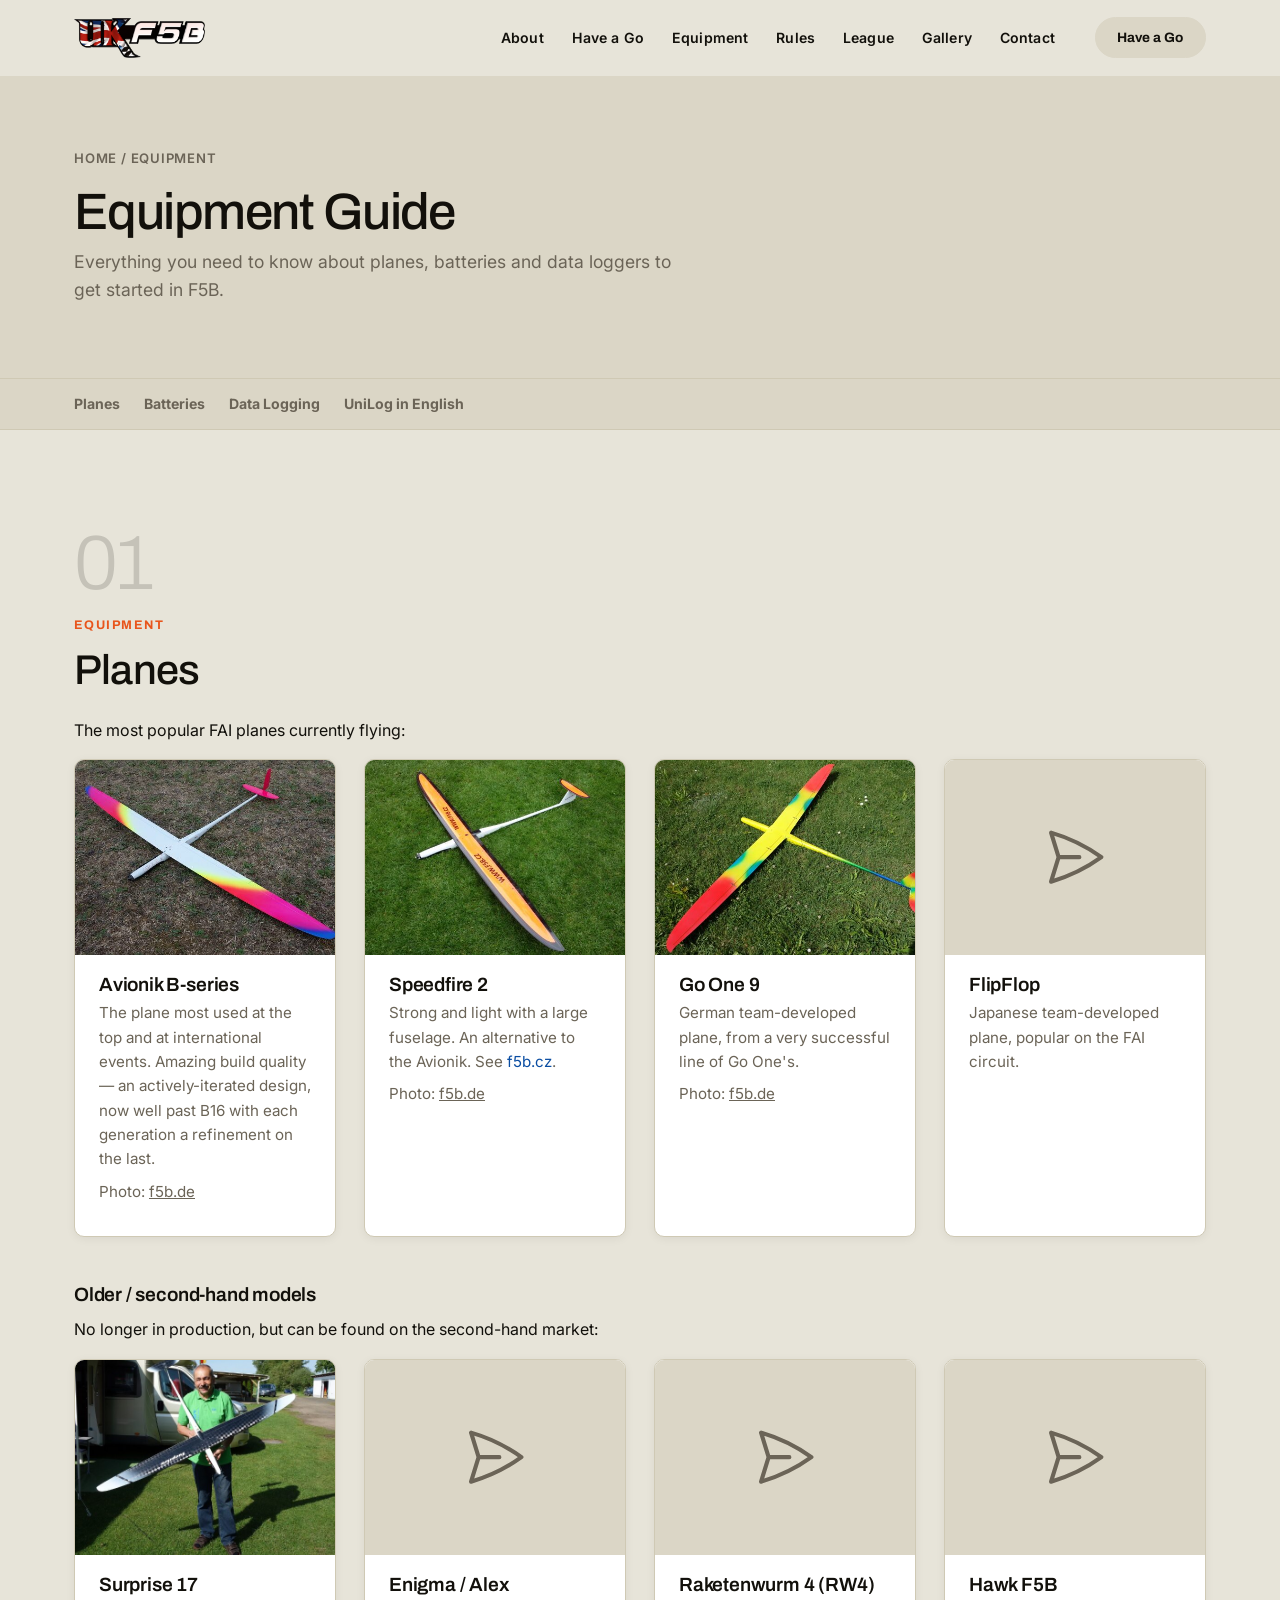
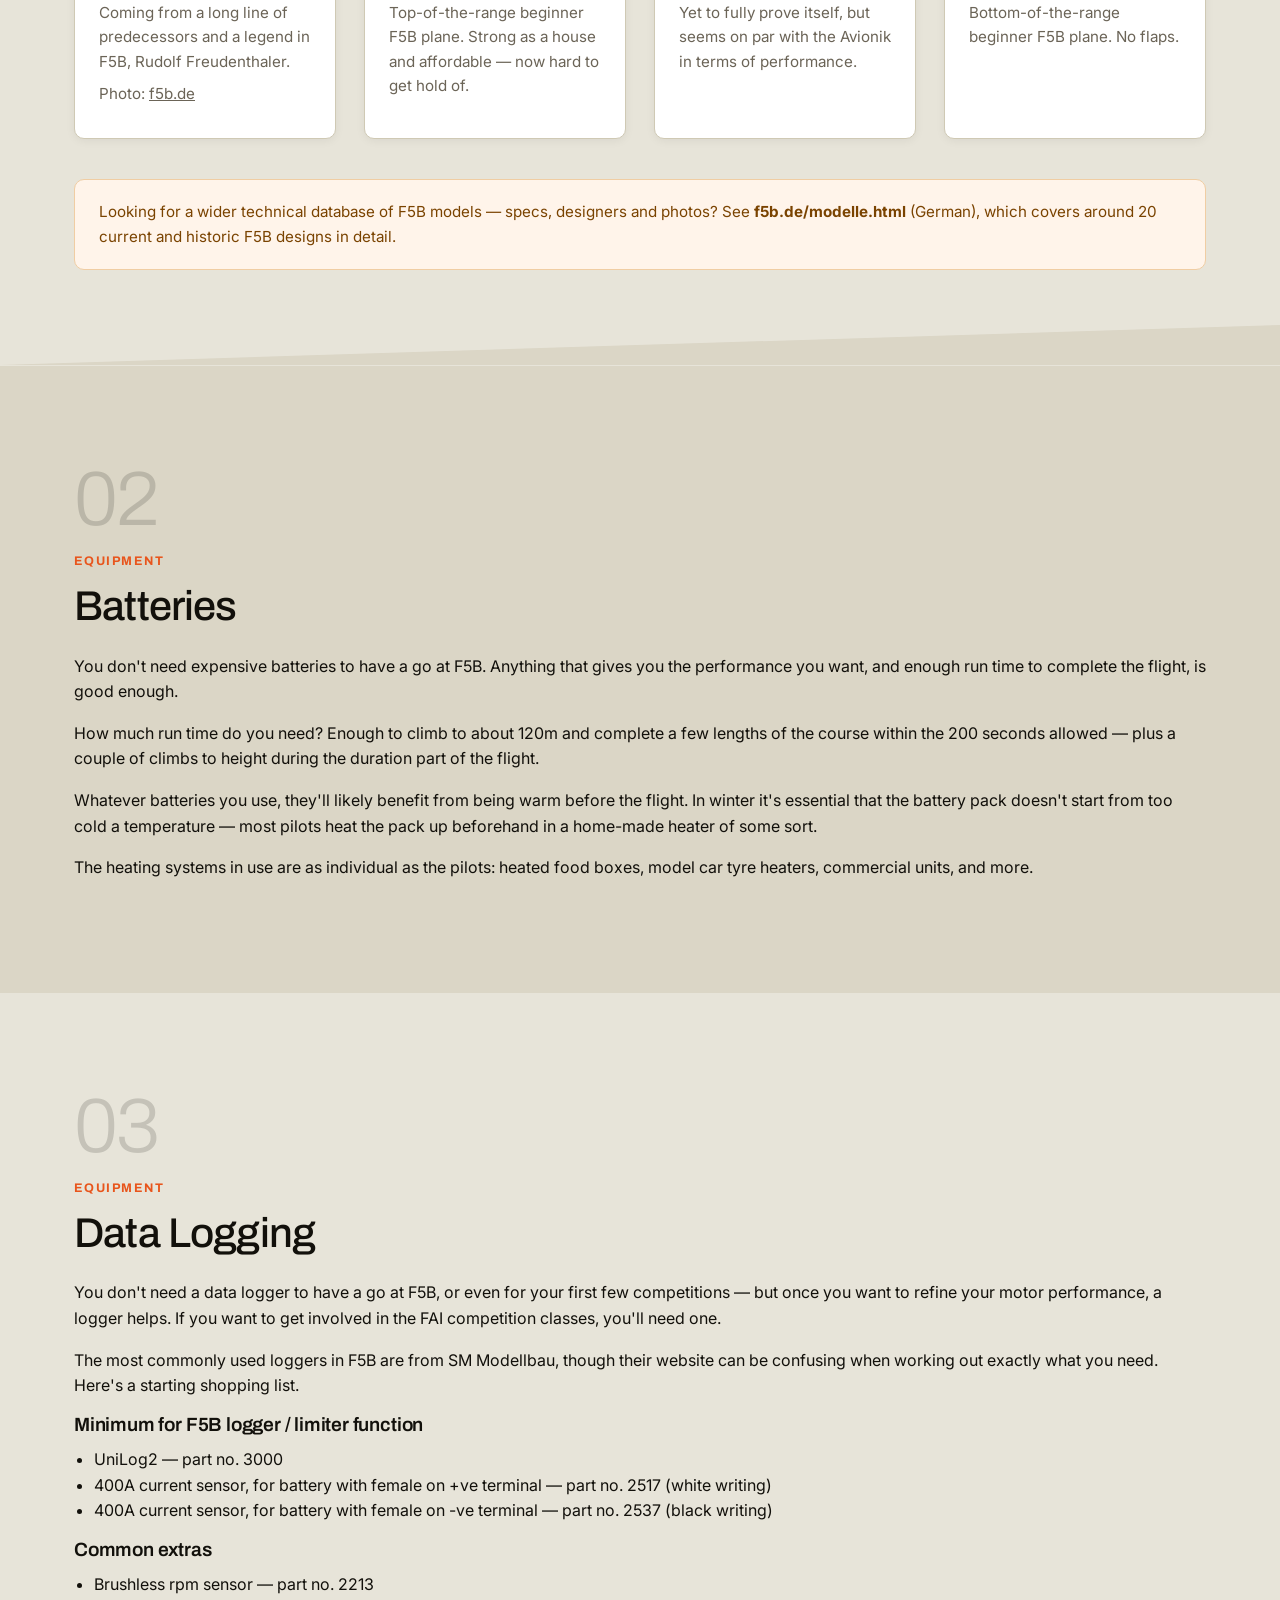
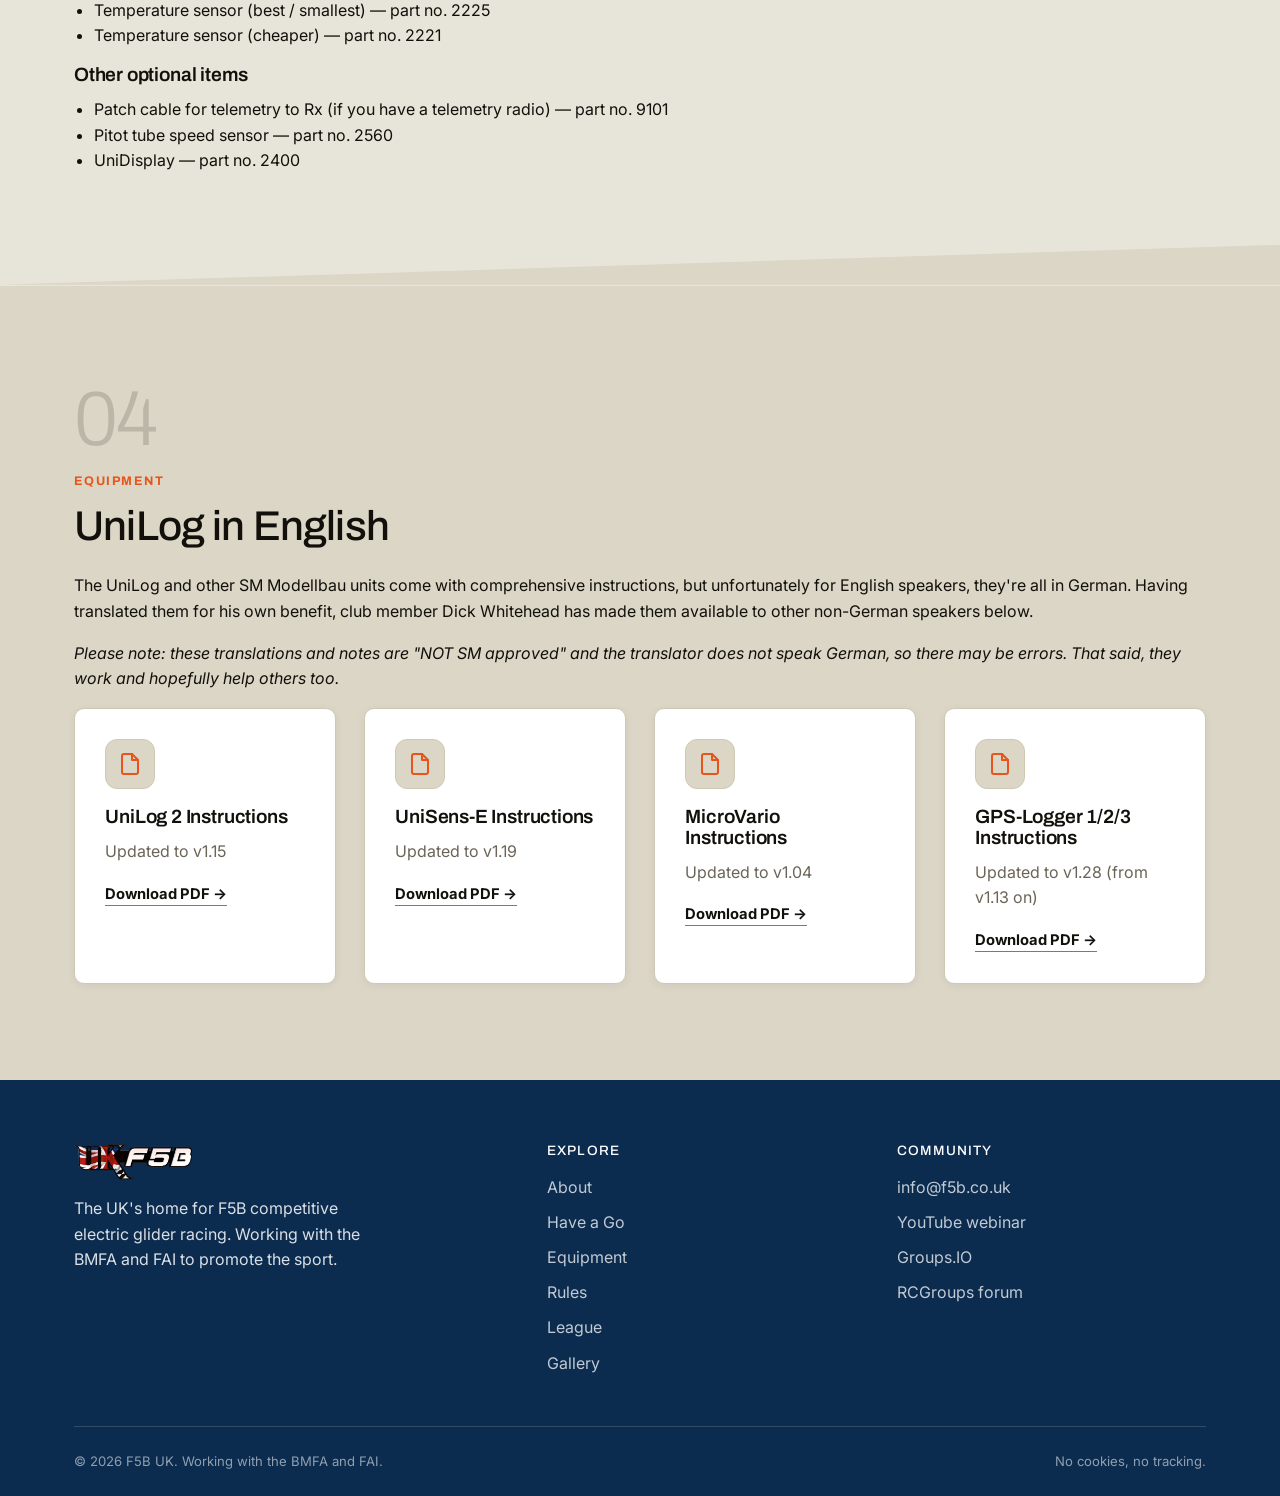
==== commit 94aa84e7: "Fine-tune design against real extracted Wix template values Previous pass approximated the Wix refer" ====
--- a/equipment.html
+++ b/equipment.html
@@ -18,7 +18,7 @@
 
   <link rel="preconnect" href="https://fonts.googleapis.com">
   <link rel="preconnect" href="https://fonts.gstatic.com" crossorigin>
-  <link href="https://fonts.googleapis.com/css2?family=Inter:wght@400;500;600&family=Archivo:wght@600;700;800;900&display=swap" rel="stylesheet">
+  <link href="https://fonts.googleapis.com/css2?family=Inter:wght@400;500;600&family=Archivo:wght@300;400;500;600;700&display=swap" rel="stylesheet">
   <link rel="stylesheet" href="styles.css">
 </head>
 <body>
@@ -37,7 +37,7 @@
           <li><a href="index.html#gallery">Gallery</a></li>
           <li><a href="index.html#contact">Contact</a></li>
         </ul>
-        <a class="btn btn--primary nav-cta" href="index.html#have-a-go">Have a Go</a>
+        <a class="btn btn--tan nav-cta" href="index.html#have-a-go">Have a Go</a>
         <button type="button" class="nav-toggle" aria-label="Toggle menu" aria-expanded="false">
           <span></span><span></span><span></span>
         </button>
--- a/styles.css
+++ b/styles.css
@@ -10,23 +10,23 @@
   --color-accent: #e8551c;
   --color-accent-light: #ff8a4c;
 
-  --color-ink: #17181b;
-  --color-bg: #f6f1e7;
-  --color-bg-alt: #ece3d2;
-  --color-text: #17181b;
+  --color-ink: #12100b;
+  --color-bg: #e7e4d9;
+  --color-bg-alt: #dbd6c6;
+  --color-text: #12100b;
   --color-text-muted: #6b6457;
-  --color-border: #ddd1b8;
+  --color-border: #cfc9b4;
   --color-white: #ffffff;
 
   /* Type */
-  --font-heading: "Archivo", "Segoe UI", system-ui, sans-serif;
+  --font-heading: "Archivo", "Helvetica Neue", Helvetica, Arial, sans-serif;
   --font-body: "Inter", "Segoe UI", system-ui, sans-serif;
 
   /* Layout */
   --container-width: 1180px;
   --radius: 10px;
-  --shadow-sm: 0 2px 10px rgba(23, 20, 10, 0.06);
-  --shadow-md: 0 14px 34px rgba(23, 20, 10, 0.12);
+  --shadow-sm: 0 2px 10px rgba(18, 16, 11, 0.06);
+  --shadow-md: 0 14px 34px rgba(18, 16, 11, 0.12);
   --header-height: 76px;
 }
 
@@ -75,22 +75,23 @@
   letter-spacing: -0.02em;
   margin: 0 0 0.6em;
   color: var(--color-ink);
+  font-weight: 500;
 }
 
 h1 {
   font-size: clamp(2.6rem, 6vw, 4.6rem);
-  font-weight: 800;
+  font-weight: 500;
   letter-spacing: -0.03em;
 }
 
 h2 {
   font-size: clamp(1.9rem, 4vw, 2.6rem);
-  font-weight: 800;
+  font-weight: 500;
 }
 
 h3 {
   font-size: 1.2rem;
-  font-weight: 700;
+  font-weight: 600;
   letter-spacing: -0.01em;
 }
 
@@ -143,12 +144,11 @@
 .section-number {
   display: block;
   font-family: var(--font-heading);
-  font-weight: 800;
-  font-size: clamp(3.5rem, 7vw, 6rem);
+  font-weight: 300;
+  font-size: clamp(3rem, 6vw, 5rem);
   line-height: 1;
-  color: transparent;
-  -webkit-text-stroke: 1.5px rgba(23, 20, 10, 0.14);
-  margin-bottom: -0.6rem;
+  color: rgba(18, 16, 11, 0.16);
+  margin-bottom: 0.5rem;
   letter-spacing: -0.02em;
 }
 
@@ -220,6 +220,17 @@
   color: var(--color-white);
 }
 
+.btn--tan {
+  background: var(--color-bg-alt);
+  color: var(--color-ink);
+  border-color: var(--color-bg-alt);
+}
+
+.btn--tan:hover {
+  background: var(--color-border);
+  border-color: var(--color-border);
+}
+
 .btn--accent {
   background: var(--color-accent);
   color: var(--color-white);
@@ -249,7 +260,7 @@
 }
 
 .site-header.is-scrolled {
-  background: rgba(246, 241, 231, 0.92);
+  background: rgba(231, 228, 217, 0.92);
   backdrop-filter: blur(10px);
   border-bottom-color: var(--color-border);
   box-shadow: var(--shadow-sm);
@@ -351,7 +362,7 @@
 
 .hero-grid {
   display: grid;
-  grid-template-columns: minmax(0, 1fr) minmax(0, 1fr);
+  grid-template-columns: minmax(0, 5fr) minmax(0, 7fr);
   align-items: stretch;
   min-height: min(84vh, 780px);
 }
@@ -359,7 +370,7 @@
 .hero-content-col {
   display: flex;
   align-items: center;
-  padding: 3rem clamp(1.5rem, 5vw, 5rem) 3rem clamp(1.5rem, 5vw, 4rem);
+  padding: 3rem clamp(1.5rem, 4vw, 3.5rem) 3rem clamp(1.5rem, 4vw, 3rem);
 }
 
 .hero-content {
@@ -389,7 +400,7 @@
   position: absolute;
   left: 1.75rem;
   bottom: 1.75rem;
-  background: rgba(23, 20, 10, 0.72);
+  background: rgba(18, 16, 11, 0.72);
   backdrop-filter: blur(6px);
   color: var(--color-white);
   border-radius: 999px;
@@ -667,7 +678,7 @@
 .gallery-caption {
   position: absolute;
   inset: auto 0 0 0;
-  background: linear-gradient(to top, rgba(23, 20, 10, 0.8), transparent);
+  background: linear-gradient(to top, rgba(18, 16, 11, 0.8), transparent);
   color: var(--color-white);
   font-size: 0.85rem;
   font-weight: 600;
